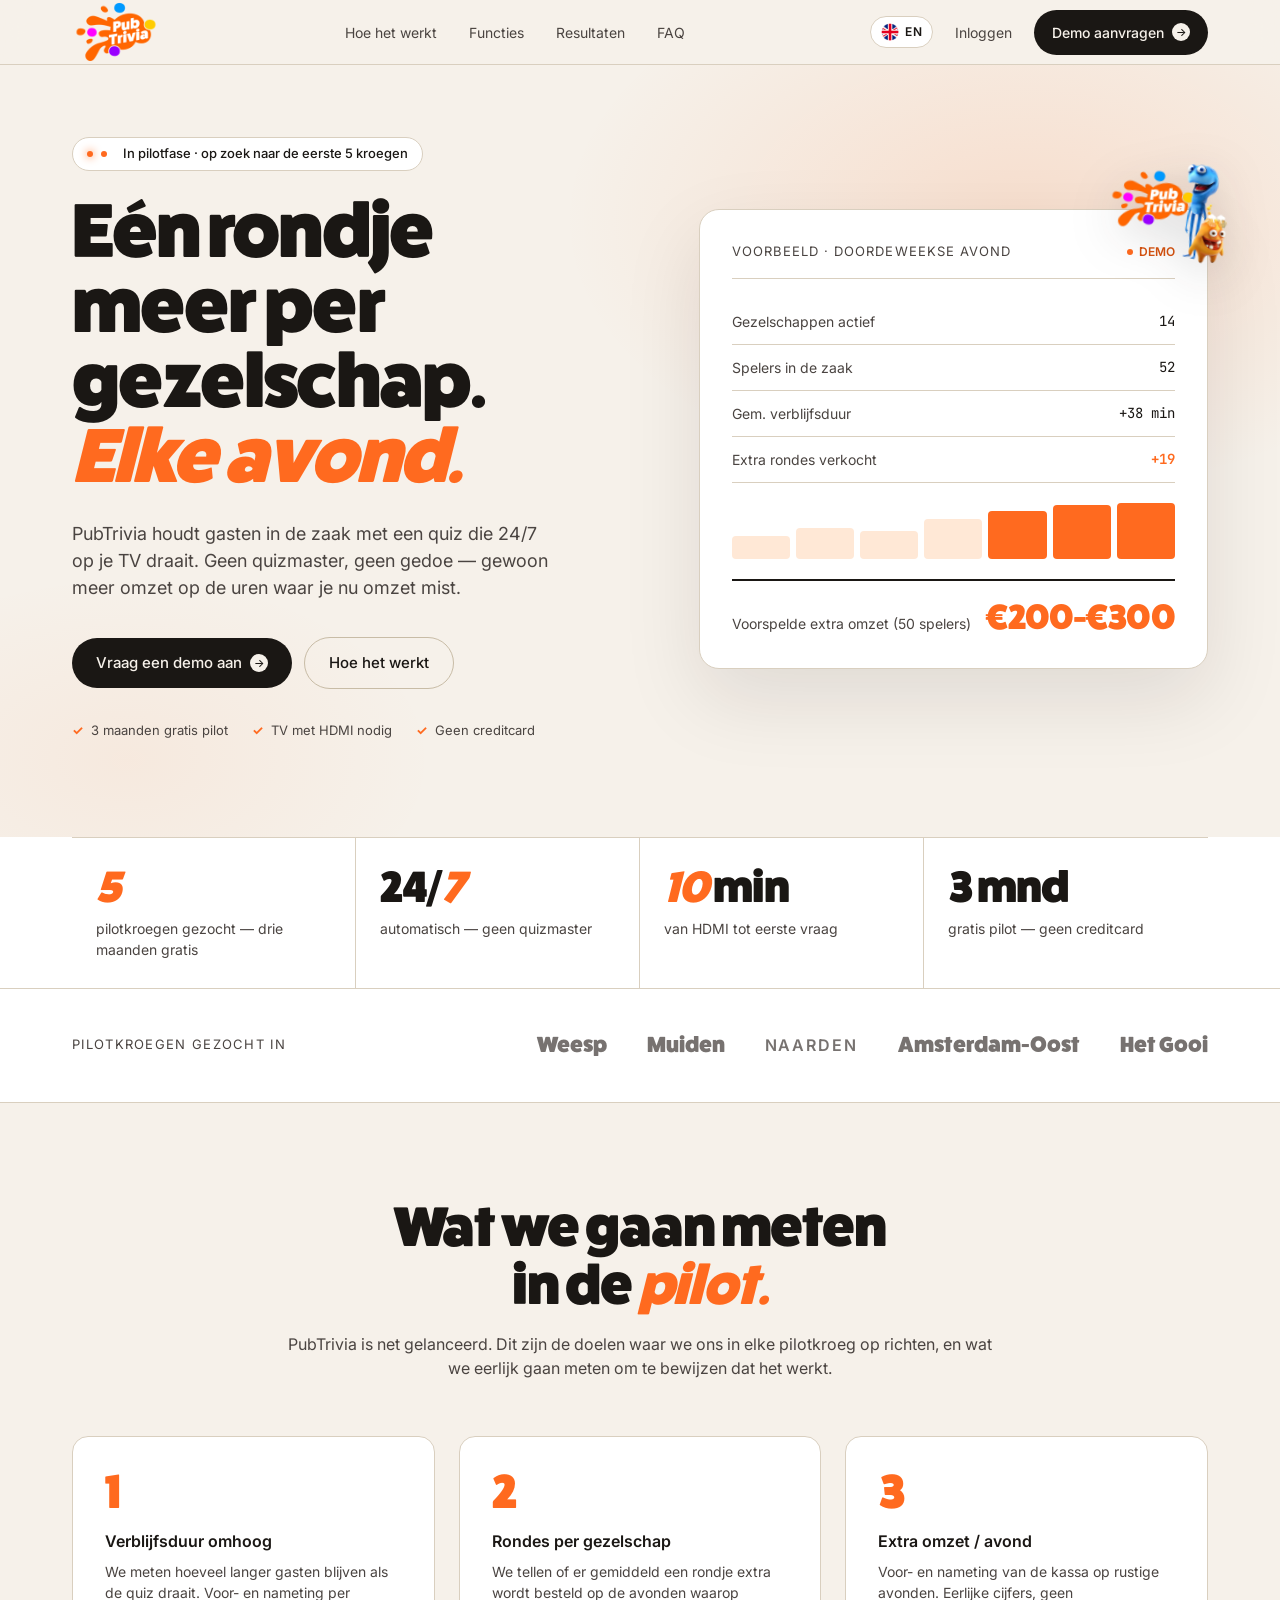
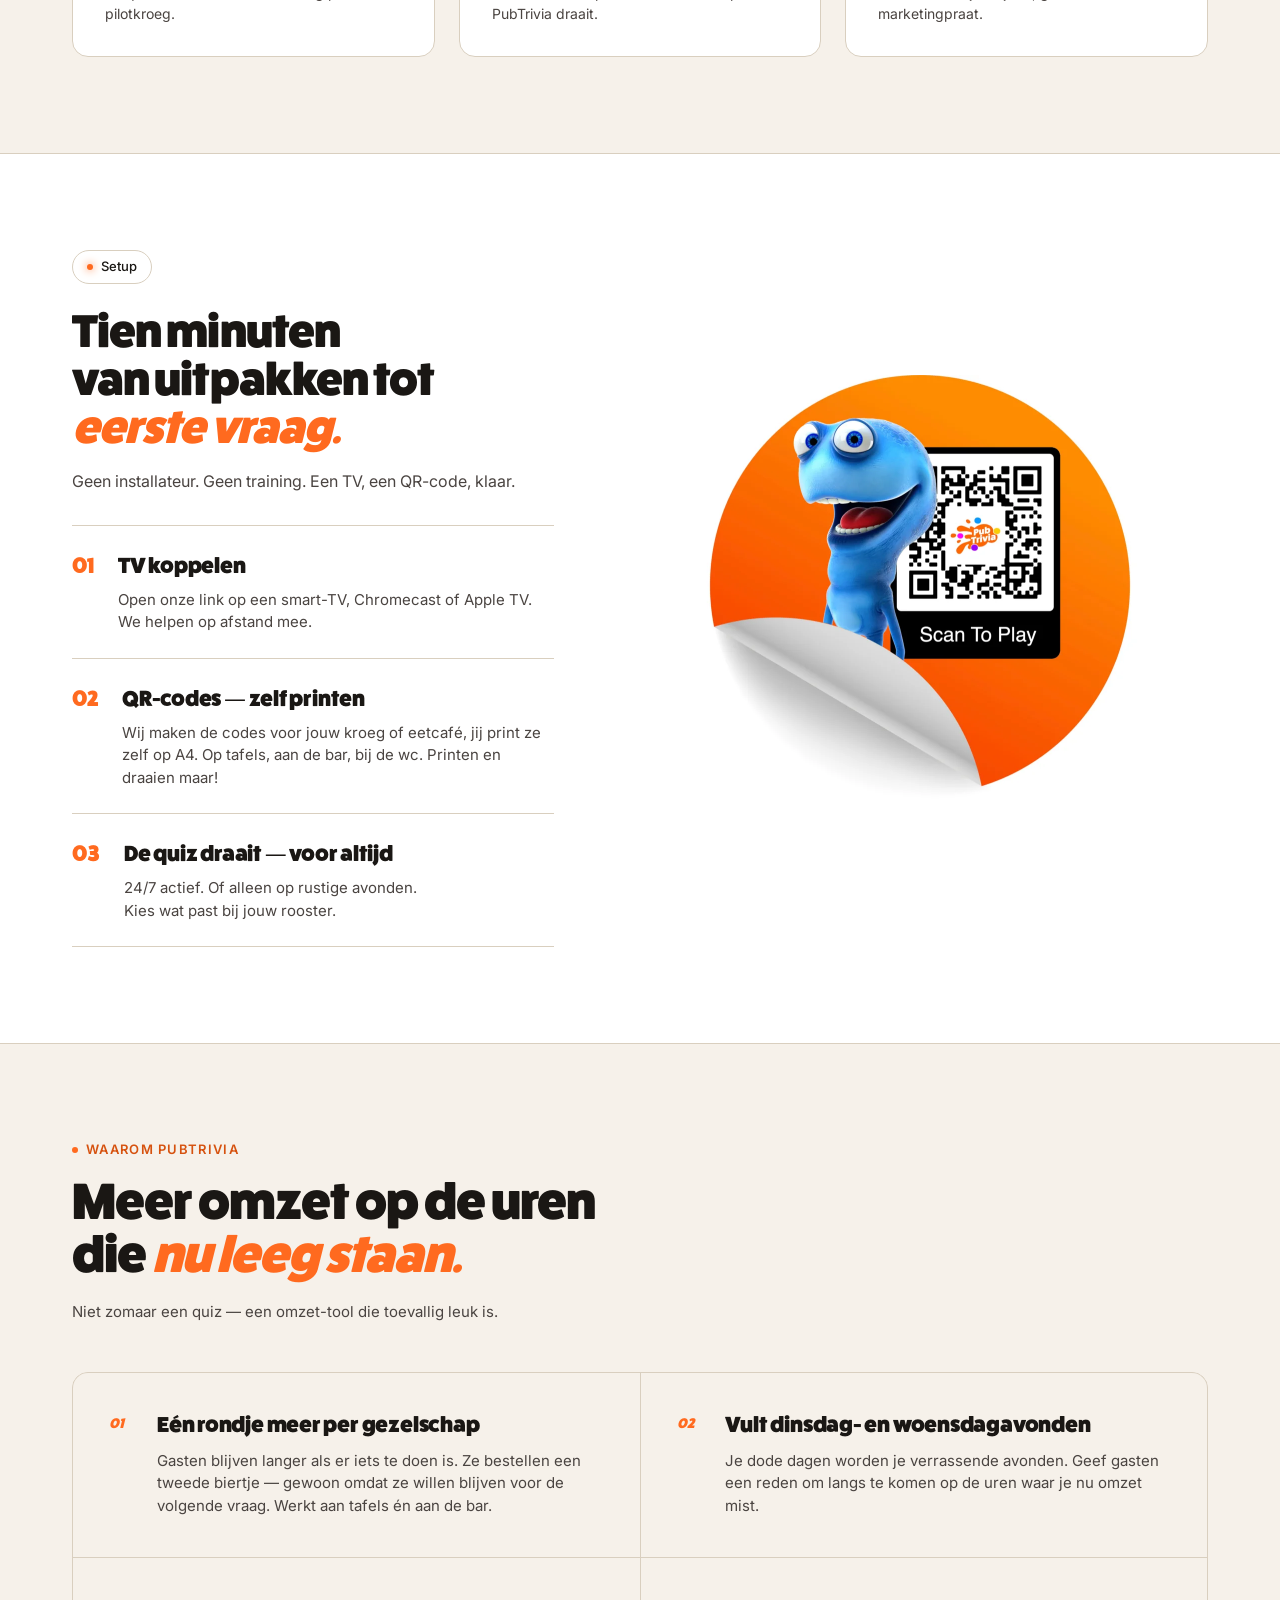
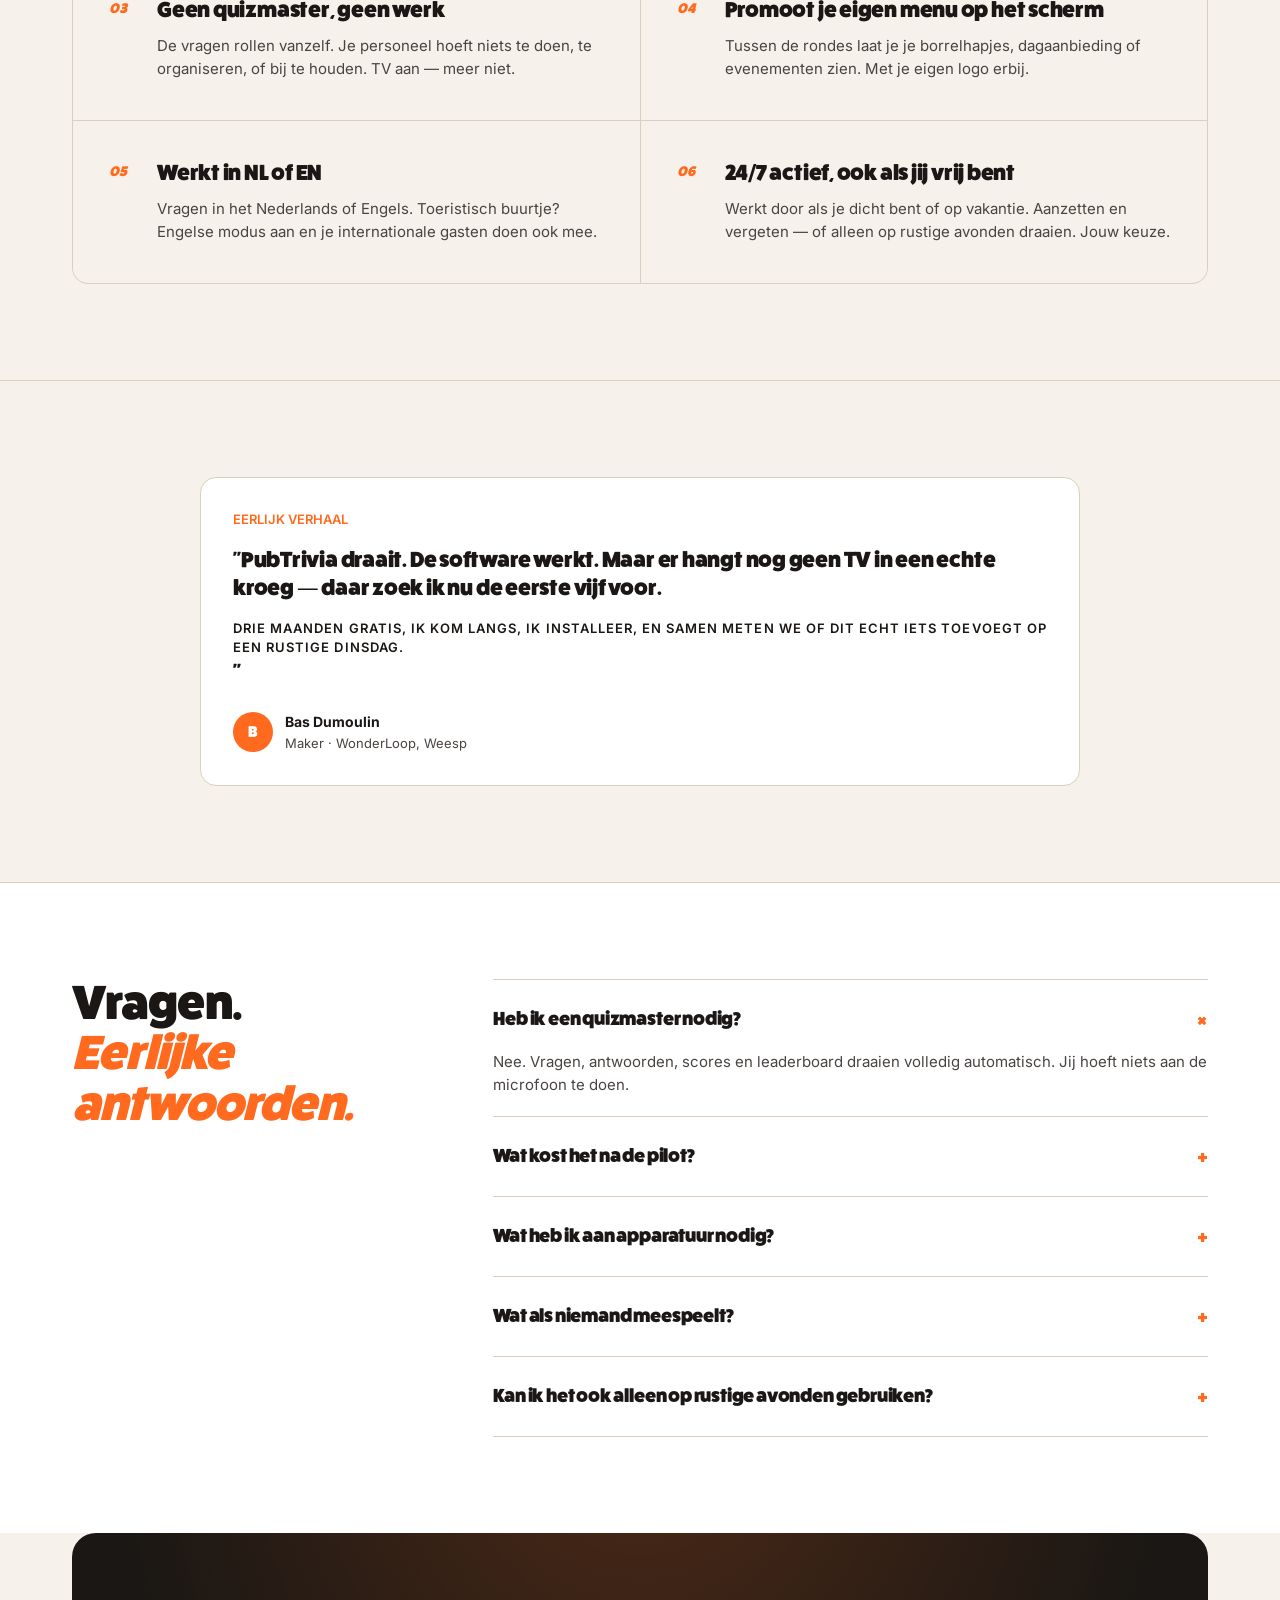
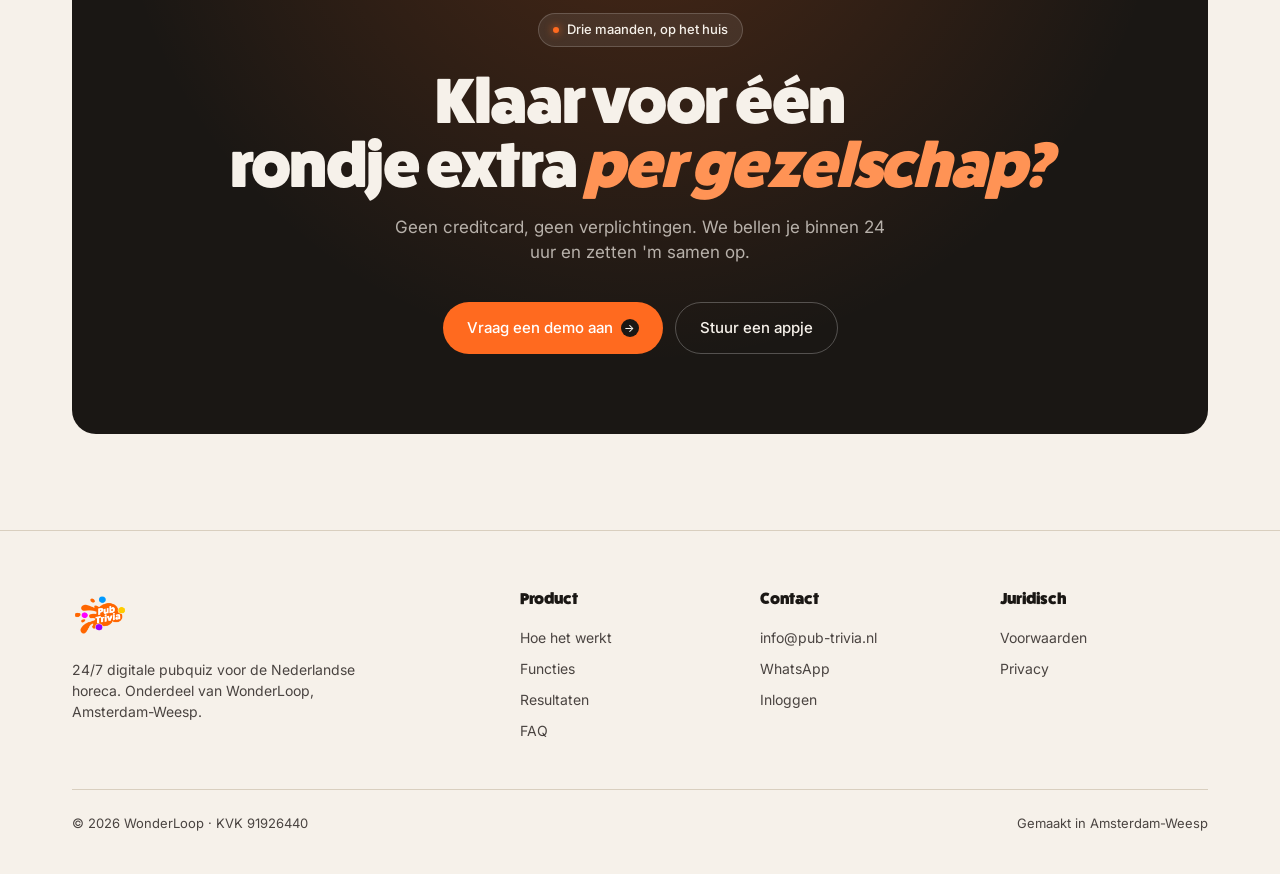
==== PubTrivia Website/index.html @ 80cdc6a4 "Replace placeholder with full pub-trivia.nl marketing site Drops the green "Binnenkort" splash and s" ====
<!DOCTYPE html>
<html lang="nl">
<head>
  <meta charset="UTF-8">
  <meta name="viewport" content="width=device-width, initial-scale=1">
  <title>PubTrivia — Eén rondje meer per gezelschap, elke avond</title>
  <meta name="description" content="24/7 digitale pubquiz die op je TV draait. Geen quizmaster, geen gedoe — gewoon meer omzet op rustige avonden. Drie maanden gratis pilot.">
  <link rel="icon" type="image/png" href="assets/favicon.png">
  <link rel="apple-touch-icon" href="/assets/apple-touch-icon.png">
  <link rel="canonical" href="https://pub-trivia.nl/">
  <link rel="alternate" hreflang="nl" href="https://pub-trivia.nl/">
  <link rel="alternate" hreflang="en" href="https://pub-trivia.nl/en">
  <link rel="alternate" hreflang="x-default" href="https://pub-trivia.nl/">

  <meta property="og:type" content="website">
  <meta property="og:site_name" content="PubTrivia">
  <meta property="og:locale" content="nl_NL">
  <meta property="og:locale:alternate" content="en_GB">
  <meta property="og:title" content="PubTrivia — Eén rondje meer per gezelschap, elke avond">
  <meta name="geo.region" content="NL">
  <meta name="geo.placename" content="Amsterdam-Weesp">
  <meta property="og:description" content="24/7 digitale pubquiz die op je TV draait. Drie maanden gratis pilot.">
  <meta property="og:url" content="https://pub-trivia.nl">
  <meta property="og:image" content="https://pub-trivia.nl/assets/og-image.png">
  <meta property="og:image:width" content="1200">
  <meta property="og:image:height" content="630">
  <meta name="twitter:card" content="summary_large_image">
  <meta name="theme-color" content="#ff6a1f">

  <link rel="preconnect" href="https://fonts.googleapis.com">
  <link rel="preconnect" href="https://fonts.gstatic.com" crossorigin>
  <link rel="preload" href="https://fonts.googleapis.com/css2?family=Inter:wght@400;500;600;700&family=JetBrains+Mono:wght@400;500&display=swap" as="style" onload="this.onload=null;this.rel='stylesheet'">
  <noscript><link href="https://fonts.googleapis.com/css2?family=Inter:wght@400;500;600;700&family=JetBrains+Mono:wght@400;500&display=swap" rel="stylesheet"></noscript>
  <link rel="stylesheet" href="styles/shared.css">

  <script type="application/ld+json">
  {
    "@context": "https://schema.org",
    "@graph": [
      {
        "@type": "Organization",
        "@id": "https://pub-trivia.nl/#wonderloop",
        "name": "WonderLoop",
        "legalName": "WonderLoop",
        "url": "https://wonderloop.nl",
        "email": "info@pub-trivia.nl",
        "telephone": "+31681025396",
        "taxID": "91926440",
        "logo": "https://pub-trivia.nl/assets/pubtrivia-logo.png",
        "sameAs": [
          "https://wonderloop.nl",
          "https://app.pub-trivia.nl"
        ],
        "founder": { "@id": "https://pub-trivia.nl/#bas" },
        "address": {
          "@type": "PostalAddress",
          "streetAddress": "Staalmeesterspad 14",
          "postalCode": "1383 CD",
          "addressLocality": "Amsterdam-Weesp",
          "addressCountry": "NL"
        },
        "contactPoint": {
          "@type": "ContactPoint",
          "contactType": "customer support",
          "email": "info@pub-trivia.nl",
          "telephone": "+31681025396",
          "areaServed": "NL",
          "availableLanguage": ["Dutch", "English"]
        }
      },
      {
        "@type": "Person",
        "@id": "https://pub-trivia.nl/#bas",
        "name": "Bas Dumoulin",
        "givenName": "Bas",
        "familyName": "Dumoulin",
        "jobTitle": "Founder, PubTrivia",
        "worksFor": { "@id": "https://pub-trivia.nl/#wonderloop" },
        "url": "https://wonderloop.nl",
        "nationality": "NL",
        "knowsAbout": [
          "Pub quiz software",
          "Hospitality technology",
          "Video direction",
          "SaaS for cafés and bars"
        ]
      },
      {
        "@type": "HowTo",
        "@id": "https://pub-trivia.nl/#how-to-install",
        "name": "Hoe je PubTrivia in je café installeert in 10 minuten",
        "description": "PubTrivia opzetten in een Nederlands café duurt ongeveer 10 minuten en vereist alleen een TV met internet — geen quizmaster, geen training, geen apparaat aankopen.",
        "inLanguage": "nl-NL",
        "totalTime": "PT10M",
        "tool": [
          { "@type": "HowToTool", "name": "TV met HDMI-ingang, smart-TV, Chromecast of Apple TV" },
          { "@type": "HowToTool", "name": "Werkende internetverbinding" },
          { "@type": "HowToTool", "name": "A4-printer voor QR-stickers" }
        ],
        "step": [
          {
            "@type": "HowToStep",
            "position": 1,
            "name": "TV koppelen",
            "text": "Open de PubTrivia-link op een smart-TV, Chromecast of Apple TV. Wij helpen op afstand mee bij de eerste keer opzetten."
          },
          {
            "@type": "HowToStep",
            "position": 2,
            "name": "QR-codes printen en plakken",
            "text": "PubTrivia maakt QR-stickers voor jouw kroeg. Print ze zelf op A4 en plak ze op tafels, aan de bar en bij de wc."
          },
          {
            "@type": "HowToStep",
            "position": 3,
            "name": "De quiz draait automatisch",
            "text": "Vragen, scores en het leaderboard rollen volledig automatisch. 24/7 actief of alleen op rustige avonden — jij kiest het rooster."
          }
        ]
      },
      {
        "@type": "WebSite",
        "@id": "https://pub-trivia.nl/#website",
        "url": "https://pub-trivia.nl",
        "name": "PubTrivia",
        "description": "24/7 digitale pubquiz die op je TV draait. Geen quizmaster, geen gedoe.",
        "publisher": { "@id": "https://pub-trivia.nl/#wonderloop" },
        "inLanguage": "nl-NL"
      },
      {
        "@type": "Service",
        "@id": "https://pub-trivia.nl/#service",
        "name": "PubTrivia",
        "alternateName": "PubTrivia voor café",
        "description": "24/7 digitale pubquiz die op je TV draait. Geen quizmaster, geen gedoe — gewoon meer omzet op rustige avonden.",
        "url": "https://pub-trivia.nl",
        "image": "https://pub-trivia.nl/assets/pubtrivia-logo.png",
        "provider": { "@id": "https://pub-trivia.nl/#wonderloop" },
        "serviceType": "Digital pub quiz platform for hospitality venues",
        "areaServed": {
          "@type": "Country",
          "name": "Netherlands"
        },
        "audience": {
          "@type": "BusinessAudience",
          "name": "Café's, kroegen en eetcafés in Nederland"
        },
        "offers": {
          "@type": "Offer",
          "name": "Drie maanden gratis pilot",
          "description": "Drie maanden gratis pilot voor pilotkroegen. Geen creditcard, geen verplichtingen.",
          "price": "0",
          "priceCurrency": "EUR",
          "availability": "https://schema.org/InStock",
          "url": "https://pub-trivia.nl/#demo"
        }
      },
      {
        "@type": "FAQPage",
        "@id": "https://pub-trivia.nl/#faq",
        "inLanguage": "nl-NL",
        "mainEntity": [
          {
            "@type": "Question",
            "name": "Heb ik een quizmaster nodig?",
            "acceptedAnswer": {
              "@type": "Answer",
              "text": "Nee. Vragen, antwoorden, scores en leaderboard draaien volledig automatisch. Jij hoeft niets aan de microfoon te doen."
            }
          },
          {
            "@type": "Question",
            "name": "Wat kost het na de pilot?",
            "acceptedAnswer": {
              "@type": "Answer",
              "text": "Na drie maanden gratis kies je zelf of je doorgaat. Vaste maandprijs, vergelijkbaar met een streamingdienst — geen extra fee op je omzet."
            }
          },
          {
            "@type": "Question",
            "name": "Wat heb ik aan apparatuur nodig?",
            "acceptedAnswer": {
              "@type": "Answer",
              "text": "Een TV met HDMI-ingang en internet. Wij helpen je het opzetten."
            }
          },
          {
            "@type": "Question",
            "name": "Wat als niemand meespeelt?",
            "acceptedAnswer": {
              "@type": "Answer",
              "text": "De TV laat ook zonder spelers vragen, weetjes en jouw aanbiedingen zien. Vaak begint één tafel — daarna volgt de rest."
            }
          },
          {
            "@type": "Question",
            "name": "Kan ik het ook alleen op rustige avonden gebruiken?",
            "acceptedAnswer": {
              "@type": "Answer",
              "text": "Ja. Je kiest zelf het rooster. Of laat het 24/7 lopen — beide werkt."
            }
          }
        ]
      }
    ]
  }
  </script>

  <style>
    html, body { margin: 0; padding: 0; background: #f0eee9; }
    .pt-root { width: 100%; }

    /* ========================================================
       DIRECTION D — Layout B + Palette A
       Editorial cream + ink + orange, on top of B's structure.
       ======================================================== */
    .pt-d {
      --ink: #1a1714;
      --ink-soft: #4a4441;
      --paper: #f6f1ea;
      --paper-2: #fff;
      --paper-warm: #ede5d6;
      --line: #d9cfbf;
      --line-2: #c8bca6;
      --accent: #ff6a1f;
      --accent-deep: #d6520f;
      --accent-soft: #ffe8d6;
      --green: #1a8f4a;
      font-family: 'Inter', -apple-system, BlinkMacSystemFont, system-ui, sans-serif;
      color: var(--ink);
      background: var(--paper);
      line-height: 1.5;
      -webkit-font-smoothing: antialiased;
      font-size: 16px;
    }
    .pt-d .wrap { max-width: 1200px; margin: 0 auto; padding: 0 32px; }
    .pt-d .mono { font-family: 'JetBrains Mono', 'SF Mono', ui-monospace, monospace; }
    .pt-d .serif { font-family: 'Fat Frank', system-ui, sans-serif; }

    /* NAV — sticky */
    .pt-d .nav {
      position: sticky; top: 0; z-index: 50;
      backdrop-filter: blur(14px); background: rgba(246,241,234,0.78);
      border-bottom: 1px solid var(--line);
    }
    .pt-d .nav-inner {
      display: flex; align-items: center; justify-content: space-between;
      padding: 4px 32px; max-width: 1200px; margin: 0 auto;
    }
    .pt-d .logo { display: flex; align-items: center; gap: 10px; font-family: 'Fat Frank', sans-serif; font-size: 20px; text-decoration: none; color: inherit; }
    .pt-d .logo-img { height: 88px; width: auto; display: block; margin: -16px 0; }
    .pt-d .logo-mark {
      width: 30px; height: 30px; border-radius: 50%; background: var(--accent);
      display: flex; align-items: center; justify-content: center; color: white;
      font-size: 14px; font-family: 'Fat Frank', sans-serif;
    }
    .pt-d .nav-links { display: flex; gap: 32px; font-size: 14px; color: var(--ink-soft); }
    .pt-d .nav-links a:hover { color: var(--ink); }
    .pt-d .nav-cta-row { display: flex; gap: 10px; align-items: center; }
    .pt-d .nav-login { font-size: 14px; color: var(--ink-soft); padding: 8px 12px; }
    .pt-d .nav-login:hover { color: var(--ink); }
    .pt-d .lang-switch { display: inline-flex; align-items: center; gap: 6px; padding: 6px 10px; border: 1px solid var(--line); border-radius: 999px; background: white; transition: border-color 0.15s; }
    .pt-d .lang-switch:hover { border-color: var(--ink-soft); }
    .pt-d .lang-switch img { width: 18px; height: 18px; border-radius: 50%; object-fit: cover; display: block; }
    .pt-d .lang-switch span { font-size: 12px; font-weight: 600; color: var(--ink); letter-spacing: 0.04em; }

    /* BUTTONS */
    .pt-d .btn {
      display: inline-flex; align-items: center; gap: 8px;
      padding: 12px 18px; border-radius: 100px; border: none;
      font-size: 14px; font-weight: 500;
      transition: all 180ms cubic-bezier(.4,0,.2,1);
    }
    .pt-d .btn-primary { background: var(--ink); color: var(--paper); }
    .pt-d .btn-primary:hover { background: var(--accent); transform: translateY(-1px); }
    .pt-d .btn-ghost { background: transparent; color: var(--ink); border: 1px solid var(--line-2); }
    .pt-d .btn-ghost:hover { background: white; border-color: var(--ink); }
    .pt-d .btn-lg { padding: 14px 24px; font-size: 15px; }
    .pt-d .btn-arrow {
      width: 18px; height: 18px; border-radius: 50%;
      background: var(--accent); color: white; display: inline-flex;
      align-items: center; justify-content: center; font-size: 11px;
    }
    .pt-d .btn-primary .btn-arrow { background: var(--paper); color: var(--ink); }

    /* HERO */
    .pt-d .hero {
      position: relative; overflow: hidden;
      padding: 72px 0 96px;
      background:
        radial-gradient(ellipse 60% 60% at 80% 20%, rgba(255,106,31,0.14) 0%, transparent 60%),
        radial-gradient(ellipse 40% 40% at 10% 90%, rgba(255,106,31,0.06) 0%, transparent 60%);
    }
    .pt-d .hero-grid {
      display: grid; grid-template-columns: 1.05fr 0.95fr; gap: 64px; align-items: center;
    }
    .pt-d .pill {
      display: inline-flex; align-items: center; gap: 8px;
      background: white; border: 1px solid var(--line);
      color: var(--ink); padding: 6px 14px; border-radius: 100px;
      font-size: 13px; font-weight: 500; margin-bottom: 24px;
    }
    .pt-d .pill::before {
      content: ''; width: 6px; height: 6px; border-radius: 50%;
      background: var(--accent); box-shadow: 0 0 8px var(--accent);
      animation: ptDPulse 2s ease infinite;
    }
    @keyframes ptDPulse {
      0%, 100% { opacity: 1; } 50% { opacity: 0.4; }
    }
    .pt-d .hero h1 {
      font-family: 'Fat Frank', system-ui, sans-serif;
      font-weight: 400;
      font-size: clamp(48px, 6vw, 80px);
      line-height: 0.98; letter-spacing: -0.025em;
      margin-bottom: 24px;
    }
    .pt-d .hero h1 em { color: var(--accent); }
    .pt-d .hero p.lead {
      font-size: 18px; color: var(--ink-soft);
      max-width: 480px; margin-bottom: 36px;
    }
    .pt-d .hero-cta { display: flex; gap: 12px; align-items: center; flex-wrap: wrap; }
    .pt-d .hero-meta {
      margin-top: 32px; display: flex; gap: 20px 24px;
      font-size: 13px; color: var(--ink-soft);
      flex-wrap: wrap;
    }
    .pt-d .hero-meta-item { display: flex; align-items: center; gap: 8px; }
    .pt-d .hero-meta-item::before {
      content: '✓'; color: var(--accent); font-weight: bold;
    }

    /* HERO CARD — ROI mockup */
    .pt-d .roi-card {
      background: white;
      border: 1px solid var(--line);
      border-radius: 20px; padding: 32px;
      box-shadow: 0 30px 80px rgba(26,23,20,0.10);
      position: relative;
    }
    .pt-d .roi-card-head {
      display: flex; justify-content: space-between; align-items: center;
      padding-bottom: 16px; border-bottom: 1px solid var(--line);
      margin-bottom: 20px;
    }
    .pt-d .roi-card-title { font-size: 13px; color: var(--ink-soft); text-transform: uppercase; letter-spacing: 0.08em; }
    .pt-d .roi-card-live { display: flex; align-items: center; gap: 6px; font-size: 12px; color: var(--accent-deep); font-weight: 600; }
    .pt-d .roi-card-live::before {
      content: ''; width: 6px; height: 6px; border-radius: 50%;
      background: var(--accent); animation: ptDPulse 2s infinite;
    }
    .pt-d .roi-row { display: flex; justify-content: space-between; padding: 12px 0; border-bottom: 1px solid var(--line); font-size: 14px; }
    .pt-d .roi-row:last-of-type { border-bottom: none; }
    .pt-d .roi-row span:first-child { color: var(--ink-soft); }
    .pt-d .roi-row span:last-child { font-family: 'JetBrains Mono', monospace; }
    .pt-d .roi-total {
      margin-top: 20px; padding-top: 20px; border-top: 2px solid var(--ink);
      display: flex; justify-content: space-between; align-items: baseline;
    }
    .pt-d .roi-total-label { font-size: 14px; color: var(--ink-soft); }
    .pt-d .roi-total-value {
      font-family: 'Fat Frank', system-ui, sans-serif;
      font-weight: 400;
      font-size: 48px; color: var(--accent); line-height: 1;
      letter-spacing: -0.02em;
    }
    .pt-d .roi-mascot {
      position: absolute; right: -32px; top: -52px; width: 130px;
      transform: rotate(8deg);
      filter: drop-shadow(0 12px 24px rgba(26,23,20,0.18));
    }
    .pt-d .roi-bars { margin-top: 20px; display: flex; align-items: flex-end; gap: 6px; height: 56px; }
    .pt-d .roi-bar { flex: 1; background: var(--accent-soft); border-radius: 4px; }
    .pt-d .roi-bar.full { background: var(--accent); }

    /* QUICK FACTS */
    .pt-d .facts {
      display: grid; grid-template-columns: repeat(4, 1fr); gap: 0;
      border-top: 1px solid var(--line);
      background: white;
    }
    .pt-d .fact { padding: 28px 24px; border-right: 1px solid var(--line); }
    .pt-d .fact:last-child { border-right: none; }
    .pt-d .fact-num {
      font-family: 'Fat Frank', system-ui, sans-serif;
      font-weight: 400;
      font-size: 44px; line-height: 1; margin-bottom: 8px;
      letter-spacing: -0.02em;
    }
    .pt-d .fact-num em { font-style: italic; color: var(--accent); }
    .pt-d .fact-label { font-size: 14px; color: var(--ink-soft); }

    /* TRUST */
    .pt-d .trust { padding: 40px 0; border-top: 1px solid var(--line); border-bottom: 1px solid var(--line); background: white; }
    .pt-d .trust-inner {
      display: flex; align-items: center; gap: 48px;
      justify-content: space-between; flex-wrap: wrap;
    }
    .pt-d .trust-label { font-size: 13px; color: var(--ink-soft); text-transform: uppercase; letter-spacing: 0.1em; flex-shrink: 0; }
    .pt-d .trust-logos { display: flex; gap: 40px; align-items: center; flex-wrap: wrap; }
    .pt-d .trust-logo { font-family: 'Fat Frank', serif; font-size: 22px; color: var(--ink-soft); opacity: 0.75; transition: opacity 200ms; }
    .pt-d .trust-logo:hover { opacity: 1; color: var(--ink); }
    .pt-d .trust-logo.serif { font-family: 'Fat Frank', system-ui, sans-serif; font-weight: 500; }
    .pt-d .trust-logo.upper { text-transform: uppercase; letter-spacing: 0.12em; font-size: 16px; font-family: 'Inter', sans-serif; font-weight: 600; }

    /* STATS */
    .pt-d .stats {
      padding: 96px 0;
      border-bottom: 1px solid var(--line);
    }
    .pt-d .stats-head { text-align: center; margin-bottom: 56px; }
    .pt-d .stats-head h2 {
      font-family: 'Fat Frank', system-ui, sans-serif;
      font-weight: 400;
      font-size: clamp(36px, 4.4vw, 56px);
      line-height: 1.05; letter-spacing: -0.02em;
    }
    .pt-d .stats-head h2 em { color: var(--accent); }
    .pt-d .stats-head p { color: var(--ink-soft); margin-top: 16px; max-width: 720px; margin-left: auto; margin-right: auto; }
    .pt-d .stats-grid { display: grid; grid-template-columns: repeat(3, 1fr); gap: 24px; }
    .pt-d .stat-card {
      background: white; border: 1px solid var(--line);
      border-radius: 16px; padding: 32px;
      transition: all 200ms;
    }
    .pt-d .stat-card:hover { border-color: var(--ink); transform: translateY(-2px); }
    .pt-d .stat-num {
      font-family: 'Fat Frank', system-ui, sans-serif;
      font-weight: 400;
      font-size: 64px; line-height: 1;
      color: var(--accent); margin-bottom: 12px;
      letter-spacing: -0.02em;
    }
    .pt-d .stat-num .unit { font-size: 32px; opacity: 0.7; font-style: normal; }
    .pt-d .stat-label { font-weight: 600; margin-bottom: 8px; }
    .pt-d .stat-sub { font-size: 14px; color: var(--ink-soft); }

    /* HOW */
    .pt-d .how { padding: 96px 0; background: white; }
    .pt-d .how-grid { display: grid; grid-template-columns: 0.9fr 1.1fr; gap: 64px; align-items: center; }
    .pt-d .how-grid h2 {
      font-family: 'Fat Frank', system-ui, sans-serif; font-weight: 400;
      font-size: clamp(32px, 3.6vw, 48px); line-height: 1.05;
      letter-spacing: -0.02em; margin-bottom: 16px;
    }
    .pt-d .how-grid h2 em { color: var(--accent); }
    .pt-d .step-list { list-style: none; counter-reset: step; }
    .pt-d .step-item {
      counter-increment: step;
      padding: 24px 0; border-top: 1px solid var(--line);
      display: grid; grid-template-columns: auto 1fr; gap: 24px; align-items: start;
    }
    .pt-d .step-item:last-child { border-bottom: 1px solid var(--line); }
    .pt-d .step-item::before {
      content: '0' counter(step);
      font-family: 'Fat Frank', system-ui, sans-serif;
      font-size: 22px; color: var(--accent); padding-top: 0;
    }
    .pt-d .step-item h3 {
      font-family: 'Fat Frank', system-ui, sans-serif; font-weight: 500;
      font-size: 22px; margin-bottom: 6px; letter-spacing: -0.01em;
    }
    .pt-d .step-item p { color: var(--ink-soft); font-size: 15px; }
    .pt-d .how-visual {
      aspect-ratio: 4/3.2;
      display: flex; align-items: center; justify-content: center;
      position: relative;
    }
    .pt-d .how-sticker {
      width: 92%; max-width: 460px; height: auto; display: block;
    }

    /* FEATURES */
    .pt-d .features { padding: 96px 0; border-top: 1px solid var(--line); }
    .pt-d .features-head { margin-bottom: 48px; }
    .pt-d .features-eyebrow {
      font-size: 13px; color: var(--accent-deep); font-weight: 600;
      letter-spacing: 0.1em; text-transform: uppercase;
      display: flex; align-items: center; gap: 8px; margin-bottom: 16px;
    }
    .pt-d .features-eyebrow::before {
      content: ''; display: inline-block; width: 6px; height: 6px;
      border-radius: 50%; background: var(--accent);
    }
    .pt-d .features-head h2 {
      font-family: 'Fat Frank', system-ui, sans-serif; font-weight: 400;
      font-size: clamp(36px, 4vw, 56px);
      line-height: 1.05; letter-spacing: -0.02em; max-width: 720px;
    }
    .pt-d .features-head h2 em { color: var(--accent); font-style: italic; }
    .pt-d .features-sub {
      margin-top: 18px; font-size: 15px; color: var(--ink-soft); max-width: 600px;
    }
    .pt-d .benefits-grid {
      display: grid; grid-template-columns: repeat(2, 1fr); gap: 1px;
      background: var(--line); border: 1px solid var(--line); border-radius: 16px; overflow: hidden;
    }
    .pt-d .benefit {
      background: var(--paper); padding: 36px 36px 40px;
      display: flex; gap: 20px; transition: background 150ms;
    }
    .pt-d .benefit:hover { background: white; }
    .pt-d .benefit-num {
      font-family: 'Fat Frank', system-ui, sans-serif;
      font-size: 14px; font-style: italic; color: var(--accent);
      flex-shrink: 0; padding-top: 4px; min-width: 28px;
    }
    .pt-d .benefit h3 {
      font-family: 'Fat Frank', system-ui, sans-serif;
      font-weight: 500; font-size: 22px; margin-bottom: 8px;
      letter-spacing: -0.01em;
    }
    .pt-d .benefit p { color: var(--ink-soft); font-size: 15px; line-height: 1.5; }
    .pt-d .feat {
      background: white; border: 1px solid var(--line);
      border-radius: 14px; padding: 28px;
      transition: all 200ms;
    }
    .pt-d .feat:hover { border-color: var(--ink); transform: translateY(-2px); }
    .pt-d .feat-tag {
      display: inline-block; font-family: 'JetBrains Mono', monospace; font-size: 11px;
      color: var(--accent-deep); background: var(--accent-soft); padding: 4px 8px; border-radius: 4px;
      margin-bottom: 16px;
    }
    .pt-d .feat h3 {
      font-family: 'Fat Frank', system-ui, sans-serif; font-weight: 500;
      font-size: 20px; margin-bottom: 8px; letter-spacing: -0.01em;
    }
    .pt-d .feat p { color: var(--ink-soft); font-size: 14px; }

    /* QUOTES */
    .pt-d .quote-row {
      padding: 96px 0;
      border-top: 1px solid var(--line);
    }
    .pt-d .quote-row .wrap > div { display: grid; grid-template-columns: repeat(2, 1fr); gap: 24px; }
    .pt-d .quote-card {
      padding: 32px; border: 1px solid var(--line); border-radius: 16px;
      background: white;
    }
    .pt-d .quote-stars { color: var(--accent); margin-bottom: 16px; font-size: 14px; letter-spacing: 4px; }
    .pt-d .quote-card blockquote {
      font-family: 'Fat Frank', system-ui, sans-serif; font-weight: 400;
      font-size: 22px; line-height: 1.3; letter-spacing: -0.01em;
      margin-bottom: 24px;
    }
    .pt-d .quote-author { display: flex; align-items: center; gap: 12px; font-size: 14px; }
    .pt-d .quote-avatar {
      width: 40px; height: 40px; border-radius: 50%;
      background: var(--accent);
      display: flex; align-items: center; justify-content: center;
      color: white; font-family: 'Fat Frank', sans-serif; font-size: 16px;
    }
    .pt-d .quote-author-name strong { display: block; }
    .pt-d .quote-author-name span { color: var(--ink-soft); font-size: 13px; }

    /* FAQ */
    .pt-d .faq { padding: 96px 0; border-top: 1px solid var(--line); background: white; }
    .pt-d .faq-grid { display: grid; grid-template-columns: 1fr 2fr; gap: 64px; }
    .pt-d .faq-grid h2 {
      font-family: 'Fat Frank', system-ui, sans-serif; font-weight: 400;
      font-size: clamp(36px, 4vw, 48px); letter-spacing: -0.02em; line-height: 1.05;
    }
    .pt-d .faq-grid h2 em { color: var(--accent); }
    .pt-d .faq-list { display: flex; flex-direction: column; }
    .pt-d .faq-item { border-top: 1px solid var(--line); padding: 20px 0; }
    .pt-d .faq-item:last-child { border-bottom: 1px solid var(--line); }
    .pt-d .faq-item summary {
      list-style: none; cursor: pointer;
      display: flex; justify-content: space-between; align-items: center;
      font-family: 'Fat Frank', system-ui, sans-serif; font-weight: 500;
      font-size: 19px; letter-spacing: -0.01em;
    }
    .pt-d .faq-item summary::-webkit-details-marker { display: none; }
    .pt-d .faq-item summary::after {
      content: '+'; font-family: 'Fat Frank', system-ui, sans-serif;
      color: var(--accent); font-size: 26px;
      transition: transform 200ms;
    }
    .pt-d .faq-item[open] summary::after { transform: rotate(45deg); }
    .pt-d .faq-item p { color: var(--ink-soft); font-size: 15px; margin-top: 12px; }

    /* CTA */
    .pt-d .cta {
      margin: 0 32px 96px; max-width: 1136px;
      margin-left: auto; margin-right: auto;
      background: var(--ink); color: var(--paper);
      border-radius: 24px; padding: 80px 48px;
      text-align: center; position: relative; overflow: hidden;
    }
    .pt-d .cta::before {
      content: ''; position: absolute; inset: -20%;
      background: radial-gradient(circle at 50% 0%, rgba(255,106,31,0.22) 0%, transparent 50%);
      pointer-events: none;
    }
    .pt-d .cta-inner { position: relative; }
    .pt-d .cta .pill {
      background: rgba(255,255,255,0.08); border-color: rgba(255,255,255,0.18); color: var(--paper);
    }
    .pt-d .cta h2 {
      font-family: 'Fat Frank', system-ui, sans-serif; font-weight: 400;
      font-size: clamp(40px, 5vw, 64px);
      line-height: 1; letter-spacing: -0.02em;
      margin-bottom: 16px;
    }
    .pt-d .cta h2 em { color: #ff9355; }
    .pt-d .cta p { color: rgba(246,241,234,0.7); font-size: 17px; margin-bottom: 36px; max-width: 520px; margin-left: auto; margin-right: auto; }
    .pt-d .cta .btn-row { display: flex; gap: 12px; justify-content: center; flex-wrap: wrap; }
    .pt-d .cta .btn-primary { background: var(--accent); color: white; }
    .pt-d .cta .btn-primary:hover { background: white; color: var(--ink); }
    .pt-d .cta .btn-primary .btn-arrow { background: var(--ink); color: var(--paper); }
    .pt-d .cta .btn-ghost { background: transparent; color: var(--paper); border-color: rgba(255,255,255,0.25); }
    .pt-d .cta .btn-ghost:hover { background: rgba(255,255,255,0.08); border-color: var(--paper); }

    /* FOOTER */
    .pt-d footer { border-top: 1px solid var(--line); padding: 56px 0 40px; }
    .pt-d .footer-grid { display: grid; grid-template-columns: 2fr 1fr 1fr 1fr; gap: 32px; }
    .pt-d footer h4 { font-family: 'Fat Frank', system-ui, sans-serif; font-size: 16px; margin-bottom: 16px; color: var(--ink); font-weight: 500; }
    .pt-d footer ul { list-style: none; display: flex; flex-direction: column; gap: 10px; font-size: 14px; }
    .pt-d footer ul a { color: var(--ink-soft); }
    .pt-d footer ul a:hover { color: var(--accent); }
    .pt-d .footer-tag { color: var(--ink-soft); font-size: 14px; margin-top: 12px; max-width: 320px; }
    .pt-d .footer-legal {
      margin-top: 48px; padding-top: 24px; border-top: 1px solid var(--line);
      display: flex; justify-content: space-between; font-size: 13px; color: var(--ink-soft);
    }

    /* --- RESPONSIVE: tablet (≤900px) --- */
    @media (max-width: 900px) {
      .pt-d .wrap { padding: 0 24px; }
      .pt-d .nav-inner { padding: 4px 24px; gap: 12px; }
      .pt-d .nav-links { display: none; }
      .pt-d .hero { padding: 48px 0 64px; }
      .pt-d .hero-grid { grid-template-columns: 1fr; gap: 56px; }
      .pt-d .roi-card { padding: 28px; }
      .pt-d .roi-mascot { width: 100px; right: -10px; top: -50px; }
      .pt-d .facts { grid-template-columns: repeat(2, 1fr); }
      .pt-d .fact:nth-child(2n) { border-right: none; }
      .pt-d .fact:nth-child(-n+2) { border-bottom: 1px solid var(--line); }
      .pt-d .stats { padding: 64px 0; }
      .pt-d .stats-grid { grid-template-columns: 1fr; gap: 16px; }
      .pt-d .how { padding: 64px 0; }
      .pt-d .how-grid { grid-template-columns: 1fr; gap: 32px; }
      .pt-d .features { padding: 64px 0; }
      .pt-d .benefits-grid { grid-template-columns: 1fr; }
      .pt-d .quote-row { padding: 64px 0; }
      .pt-d .faq { padding: 64px 0; }
      .pt-d .faq-grid { grid-template-columns: 1fr; gap: 32px; }
      .pt-d .cta { padding: 56px 28px; margin: 0 16px 64px; border-radius: 18px; }
      .pt-d footer { padding: 40px 0 32px; }
      .pt-d .footer-grid { grid-template-columns: repeat(2, 1fr); gap: 32px; }
      .pt-d .footer-legal { flex-direction: column; gap: 12px; align-items: flex-start; }
      .pt-d .trust-inner { gap: 24px; }
      .pt-d .trust-logos { gap: 28px; }
      .pt-d .features-head h2, .pt-d .stats-head h2 { max-width: none; }
    }

    /* --- RESPONSIVE: phone (≤600px) --- */
    @media (max-width: 600px) {
      .pt-d .wrap { padding: 0 18px; }
      .pt-d .nav-inner { padding: 4px 18px; }
      .pt-d .nav-login { display: none; }
      .pt-d .logo-img { height: 56px; margin: -8px 0; }
      .pt-d .nav-cta-row { gap: 8px; }
      .pt-d .btn { font-size: 13px; padding: 11px 14px; }
      .pt-d .btn-lg { padding: 13px 18px; font-size: 14px; }
      .pt-d .hero { padding: 32px 0 56px; }
      .pt-d .roi-card { padding: 22px; }
      .pt-d .roi-mascot { width: 78px; right: -6px; top: -38px; }
      .pt-d .roi-total { flex-direction: column; align-items: flex-start; gap: 4px; }
      .pt-d .roi-total-value { font-size: 32px !important; }
      .pt-d .facts { grid-template-columns: 1fr; }
      .pt-d .fact { border-right: none; border-bottom: 1px solid var(--line); padding: 22px 16px; }
      .pt-d .fact:last-child { border-bottom: none; }
      .pt-d .fact-num { font-size: 36px; }
      .pt-d .stat-card { padding: 26px; }
      .pt-d .step-item { gap: 16px; padding: 22px 0; }
      .pt-d .step-item::before { font-size: 18px; }
      .pt-d .benefit { padding: 26px 24px 28px; gap: 16px; }
      .pt-d .quote-card { padding: 24px; }
      .pt-d .quote-card blockquote { font-size: 19px; }
      .pt-d .faq-item summary { font-size: 17px; }
      .pt-d .cta { padding: 48px 22px; margin: 0 12px 56px; border-radius: 16px; }
      .pt-d .footer-grid { grid-template-columns: 1fr; gap: 24px; }
      .pt-d .hero-meta { gap: 8px 16px; }
      .pt-d .trust { padding: 28px 0; }
      .pt-d .trust-inner { gap: 16px; }
      .pt-d .trust-logo { font-size: 18px; }
      .pt-d .trust-logo.upper { font-size: 14px; }
    }

    /* --- PREFERS REDUCED MOTION --- */
    @media (prefers-reduced-motion: reduce) {
      .pt-d *, .pt-d *::before, .pt-d *::after {
        animation-duration: 0.01ms !important;
        animation-iteration-count: 1 !important;
        transition-duration: 0.01ms !important;
      }
    }
  </style>
</head>
<body>
<div class="pt-root">
<div class="pt-d">

  <!-- NAV -->
  <nav class="nav">
    <div class="nav-inner">
      <a href="#" class="logo" aria-label="PubTrivia">
        <img src="assets/pubtrivia-logo.png" alt="PubTrivia" class="logo-img">
      </a>
      <div class="nav-links">
        <a href="#how">Hoe het werkt</a>
        <a href="#features">Functies</a>
        <a href="#stats">Resultaten</a>
        <a href="#faq">FAQ</a>
      </div>
      <div class="nav-cta-row">
        <a href="/en" class="lang-switch" aria-label="Switch to English">
          <img src="assets/flags/gb.png" alt="">
          <span>EN</span>
        </a>
        <a href="https://app.pub-trivia.nl" class="nav-login">Inloggen</a>
        <a href="#demo" class="btn btn-primary">
          Demo aanvragen
          <span class="btn-arrow">→</span>
        </a>
      </div>
    </div>
  </nav>

  <!-- HERO -->
  <section class="hero">
    <div class="wrap">
      <div class="hero-grid">
        <div>
          <div class="pill"><span style="display:inline-block;width:6px;height:6px;border-radius:50%;background:var(--accent);margin-right:8px;vertical-align:middle"></span>In pilotfase · op zoek naar de eerste 5 kroegen</div>
          <h1>
            Eén rondje<br>
            meer per gezelschap.<br>
            <em>Elke avond.</em>
          </h1>
          <p class="lead">
            PubTrivia houdt gasten in de zaak met een quiz die 24/7 op je TV draait. Geen quizmaster, geen gedoe — gewoon meer omzet op de uren waar je nu omzet mist.
          </p>
          <div class="hero-cta">
            <a href="#demo" class="btn btn-primary btn-lg">
              Vraag een demo aan
              <span class="btn-arrow">→</span>
            </a>
            <a href="#how" class="btn btn-ghost btn-lg">Hoe het werkt</a>
          </div>
          <div class="hero-meta">
            <div class="hero-meta-item">3 maanden gratis pilot</div>
            <div class="hero-meta-item">TV met HDMI nodig</div>
            <div class="hero-meta-item">Geen creditcard</div>
          </div>
        </div>

        <div class="roi-card">
          <img class="roi-mascot" src="assets/monster-duo.webp" alt="">
          <div class="roi-card-head">
            <span class="roi-card-title">Voorbeeld · doordeweekse avond</span>
            <span class="roi-card-live">DEMO</span>
          </div>
          <div class="roi-row"><span>Gezelschappen actief</span><span>14</span></div>
          <div class="roi-row"><span>Spelers in de zaak</span><span>52</span></div>
          <div class="roi-row"><span>Gem. verblijfsduur</span><span>+38 min</span></div>
          <div class="roi-row"><span>Extra rondes verkocht</span><span style="color:var(--accent);font-weight:600">+19</span></div>
          <div class="roi-bars">
            <div class="roi-bar" style="height:40%"></div>
            <div class="roi-bar" style="height:55%"></div>
            <div class="roi-bar" style="height:50%"></div>
            <div class="roi-bar" style="height:70%"></div>
            <div class="roi-bar full" style="height:85%"></div>
            <div class="roi-bar full" style="height:95%"></div>
            <div class="roi-bar full" style="height:100%"></div>
          </div>
          <div class="roi-total">
            <span class="roi-total-label">Voorspelde extra omzet (50 spelers)</span>
            <span class="roi-total-value" style="font-size:35px">€200-€300</span>
          </div>
        </div>
      </div>
    </div>
  </section>

  <!-- QUICK FACTS -->
  <section style="background:white">
    <div class="wrap">
      <div class="facts">
        <div class="fact">
          <div class="fact-num"><em>5</em></div>
          <div class="fact-label">pilotkroegen gezocht — drie maanden gratis</div>
        </div>
        <div class="fact">
          <div class="fact-num">24/<em>7</em></div>
          <div class="fact-label">automatisch — geen quizmaster</div>
        </div>
        <div class="fact">
          <div class="fact-num"><em>10</em> min</div>
          <div class="fact-label">van HDMI tot eerste vraag</div>
        </div>
        <div class="fact">
          <div class="fact-num">3 mnd</div>
          <div class="fact-label">gratis pilot — geen creditcard</div>
        </div>
      </div>
    </div>
  </section>

  <!-- TRUST -->
  <section class="trust">
    <div class="wrap">
      <div class="trust-inner">
        <div class="trust-label">Pilotkroegen gezocht in</div>
        <div class="trust-logos">
          <span class="trust-logo">Weesp</span>
          <span class="trust-logo serif">Muiden</span>
          <span class="trust-logo upper">Naarden</span>
          <span class="trust-logo">Amsterdam-Oost</span>
          <span class="trust-logo serif">Het Gooi</span>
        </div>
      </div>
    </div>
  </section>

  <!-- STATS -->
  <section class="stats" id="stats">
    <div class="wrap">
      <div class="stats-head">
        <h2>Wat we gaan meten<br>in de <em>pilot.</em></h2>
        <p>PubTrivia is net gelanceerd. Dit zijn de doelen waar we ons in elke pilotkroeg op richten, en wat we eerlijk gaan meten om te bewijzen dat het werkt.</p>
      </div>
      <div class="stats-grid">
        <div class="stat-card">
          <div class="stat-num" style="font-size:48px">1</div>
          <div class="stat-label">Verblijfsduur omhoog</div>
          <div class="stat-sub">We meten hoeveel langer gasten blijven als de quiz draait. Voor- en nameting per pilotkroeg.</div>
        </div>
        <div class="stat-card">
          <div class="stat-num" style="font-size:48px">2</div>
          <div class="stat-label">Rondes per gezelschap</div>
          <div class="stat-sub">We tellen of er gemiddeld een rondje extra wordt besteld op de avonden waarop PubTrivia draait.</div>
        </div>
        <div class="stat-card">
          <div class="stat-num" style="font-size:48px">3</div>
          <div class="stat-label">Extra omzet / avond</div>
          <div class="stat-sub">Voor- en nameting van de kassa op rustige avonden. Eerlijke cijfers, geen marketingpraat.</div>
        </div>
      </div>
    </div>
  </section>

  <!-- HOW -->
  <section class="how" id="how">
    <div class="wrap">
      <div class="how-grid">
        <div>
          <div class="pill">Setup</div>
          <h2>Tien minuten<br>van uitpakken tot <em>eerste vraag.</em></h2>
          <p style="color:var(--ink-soft);margin-bottom:32px">Geen installateur. Geen training. Een TV, een QR-code, klaar.</p>
          <ol class="step-list">
            <li class="step-item">
              <div>
                <h3>TV koppelen</h3>
                <p>Open onze link op een smart-TV, Chromecast of Apple TV. We helpen op afstand mee.</p>
              </div>
            </li>
            <li class="step-item">
              <div>
                <h3>QR-codes — zelf printen</h3>
                <p>Wij maken de codes voor jouw kroeg of eetcafé, jij print ze zelf op A4. Op tafels, aan de bar, bij de wc.
Printen en draaien maar!</p>
              </div>
            </li>
            <li class="step-item">
              <div>
                <h3>De quiz draait — voor altijd</h3>
                <p>24/7 actief. Of alleen op rustige avonden.<br>Kies wat past bij jouw rooster.</p>
              </div>
            </li>
          </ol>
        </div>
        <div class="how-visual">
          <img class="how-sticker" src="assets/qr-sticker.webp" alt="PubTrivia QR-sticker — Scan To Play" loading="lazy" width="920" height="894">
        </div>
      </div>
    </div>
  </section>

  <!-- FEATURES -->
  <section class="features" id="features">
    <div class="wrap">
      <div class="features-head">
        <div class="features-eyebrow">Waarom PubTrivia</div>
        <h2>Meer omzet op de uren<br>die <em>nu leeg staan.</em></h2>
        <p class="features-sub">Niet zomaar een quiz — een omzet-tool die toevallig leuk is.</p>
      </div>
      <div class="benefits-grid">
        <div class="benefit">
          <div class="benefit-num">01</div>
          <div>
            <h3>Eén rondje meer per gezelschap</h3>
            <p>Gasten blijven langer als er iets te doen is. Ze bestellen een tweede biertje — gewoon omdat ze willen blijven voor de volgende vraag. Werkt aan tafels én aan de bar.</p>
          </div>
        </div>
        <div class="benefit">
          <div class="benefit-num">02</div>
          <div>
            <h3>Vult dinsdag- en woensdagavonden</h3>
            <p>Je dode dagen worden je verrassende avonden. Geef gasten een reden om langs te komen op de uren waar je nu omzet mist.</p>
          </div>
        </div>
        <div class="benefit">
          <div class="benefit-num">03</div>
          <div>
            <h3>Geen quizmaster, geen werk</h3>
            <p>De vragen rollen vanzelf. Je personeel hoeft niets te doen, te organiseren, of bij te houden. TV aan — meer niet.</p>
          </div>
        </div>
        <div class="benefit">
          <div class="benefit-num">04</div>
          <div>
            <h3>Promoot je eigen menu op het scherm</h3>
            <p>Tussen de rondes laat je je borrelhapjes, dagaanbieding of evenementen zien. Met je eigen logo erbij.</p>
          </div>
        </div>
        <div class="benefit">
          <div class="benefit-num">05</div>
          <div>
            <h3>Werkt in NL of EN</h3>
            <p>Vragen in het Nederlands of Engels. Toeristisch buurtje? Engelse modus aan en je internationale gasten doen ook mee.</p>
          </div>
        </div>
        <div class="benefit">
          <div class="benefit-num">06</div>
          <div>
            <h3>24/7 actief, ook als jij vrij bent</h3>
            <p>Werkt door als je dicht bent of op vakantie. Aanzetten en vergeten — of alleen op rustige avonden draaien. Jouw keuze.</p>
          </div>
        </div>
      </div>
    </div>
  </section>

  <!-- FOUNDER NOTE -->
  <section class="quote-row">
    <div class="wrap">
      <div style="grid-template-columns:1fr;max-width:880px;margin:0 auto">
        <div class="quote-card">
          <div class="quote-stars" style="letter-spacing:0;font-size:13px;font-weight:600">EERLIJK VERHAAL</div>
          <blockquote>"PubTrivia draait. De software werkt. Maar er hangt nog geen TV in een echte kroeg — daar zoek ik nu de eerste vijf voor. <span style="font-family:'Inter',sans-serif;font-weight:600;font-size:13px;letter-spacing:0.08em;text-transform:uppercase;display:block;margin-top:16px;line-height:1.5;color:var(--ink)">Drie maanden gratis, ik kom langs, ik installeer, en samen meten we of dit echt iets toevoegt op een rustige dinsdag.</span>"</blockquote>
          <div class="quote-author">
            <div class="quote-avatar">B</div>
            <div class="quote-author-name">
              <strong>Bas Dumoulin</strong>
              <span>Maker · WonderLoop, Weesp</span>
            </div>
          </div>
        </div>
      </div>
    </div>
  </section>

  <!-- FAQ -->
  <section class="faq" id="faq">
    <div class="wrap">
      <div class="faq-grid">
        <h2>Vragen.<br><em>Eerlijke antwoorden.</em></h2>
        <div class="faq-list">
          <details class="faq-item" open>
            <summary>Heb ik een quizmaster nodig?</summary>
            <p>Nee. Vragen, antwoorden, scores en leaderboard draaien volledig automatisch. Jij hoeft niets aan de microfoon te doen.</p>
          </details>
          <details class="faq-item">
            <summary>Wat kost het na de pilot?</summary>
            <p>Na drie maanden gratis kies je zelf of je doorgaat. Vaste maandprijs, vergelijkbaar met een streamingdienst — geen extra fee op je omzet.</p>
          </details>
          <details class="faq-item">
            <summary>Wat heb ik aan apparatuur nodig?</summary>
            <p>Een TV met hdmi ingang en internet. Wij helpen je het opzetten.</p>
          </details>
          <details class="faq-item">
            <summary>Wat als niemand meespeelt?</summary>
            <p>De TV laat ook zonder spelers vragen, weetjes en jouw aanbiedingen zien. Vaak begint één tafel — daarna volgt de rest.</p>
          </details>
          <details class="faq-item">
            <summary>Kan ik het ook alleen op rustige avonden gebruiken?</summary>
            <p>Ja. Je kiest zelf het rooster. Of laat het 24/7 lopen — beide werkt.</p>
          </details>
        </div>
      </div>
    </div>
  </section>

  <!-- CTA -->
  <section style="padding:0">
    <div class="cta" id="demo">
      <div class="cta-inner">
        <div class="pill" style="margin:0 auto 24px">Drie maanden, op het huis</div>
        <h2>Klaar voor één<br>rondje extra <em>per gezelschap?</em></h2>
        <p>Geen creditcard, geen verplichtingen. We bellen je binnen 24 uur en zetten 'm samen op.</p>
        <div class="btn-row">
          <a href="mailto:info@pub-trivia.nl?subject=Demo%20PubTrivia&body=Hoi%20Bas%2C%0A%0AIk%20wil%20graag%20een%20demo%20van%20PubTrivia.%20Mijn%20kroeg%20is%3A%20%5Bnaam%5D%20in%20%5Bplaats%5D.%20Bel%20me%20gerust%20op%20%5Btelefoon%5D." class="btn btn-primary btn-lg">
            Vraag een demo aan
            <span class="btn-arrow">→</span>
          </a>
          <a href="https://wa.me/31681025396?text=Hoi%20Bas%2C%20ik%20wil%20meer%20weten%20over%20PubTrivia%20voor%20mijn%20kroeg" class="btn btn-ghost btn-lg">Stuur een appje</a>
        </div>
      </div>
    </div>
  </section>

  <!-- FOOTER -->
  <footer>
    <div class="wrap">
      <div class="footer-grid">
        <div>
          <div class="logo" style="margin-bottom:16px">
            <img src="assets/pubtrivia-logo.png" alt="PubTrivia" style="height:56px;width:auto">
          </div>
          <p class="footer-tag">24/7 digitale pubquiz voor de Nederlandse horeca. Onderdeel van WonderLoop, Amsterdam-Weesp.</p>
        </div>
        <div>
          <h4>Product</h4>
          <ul>
            <li><a href="#how">Hoe het werkt</a></li>
            <li><a href="#features">Functies</a></li>
            <li><a href="#stats">Resultaten</a></li>
            <li><a href="#faq">FAQ</a></li>
          </ul>
        </div>
        <div>
          <h4>Contact</h4>
          <ul>
            <li><a href="mailto:info@pub-trivia.nl">info@pub-trivia.nl</a></li>
            <li><a href="https://wa.me/31681025396">WhatsApp</a></li>
            <li><a href="https://app.pub-trivia.nl">Inloggen</a></li>
          </ul>
        </div>
        <div>
          <h4>Juridisch</h4>
          <ul>
            <li><a href="/voorwaarden">Voorwaarden</a></li>
            <li><a href="/privacy">Privacy</a></li>
          </ul>
        </div>
      </div>
      <div class="footer-legal">
        <span>© <span id="yr"></span> WonderLoop · KVK 91926440</span>
        <span>Gemaakt in Amsterdam-Weesp</span>
      </div>
    </div>
  </footer>

</div>
</div>

<script>document.getElementById('yr').textContent = new Date().getFullYear();</script>

</body>
</html>
---- PubTrivia Website/styles/shared.css ----
/* Shared utilities — fonts, resets only. Each direction has its own scoped styles. */
@font-face {
  font-family: 'Fat Frank';
  src: url('../assets/fonts/FatFrank-Regular.woff2') format('woff2'),
       url('../assets/fonts/FatFrank-Regular.woff') format('woff');
  font-weight: normal;
  font-style: normal;
  font-display: swap;
}

.pt-root *,
.pt-root *::before,
.pt-root *::after {
  margin: 0;
  padding: 0;
  box-sizing: border-box;
}

.pt-root img { max-width: 100%; height: auto; display: block; }
.pt-root a { color: inherit; text-decoration: none; }
.pt-root button { font: inherit; cursor: pointer; }
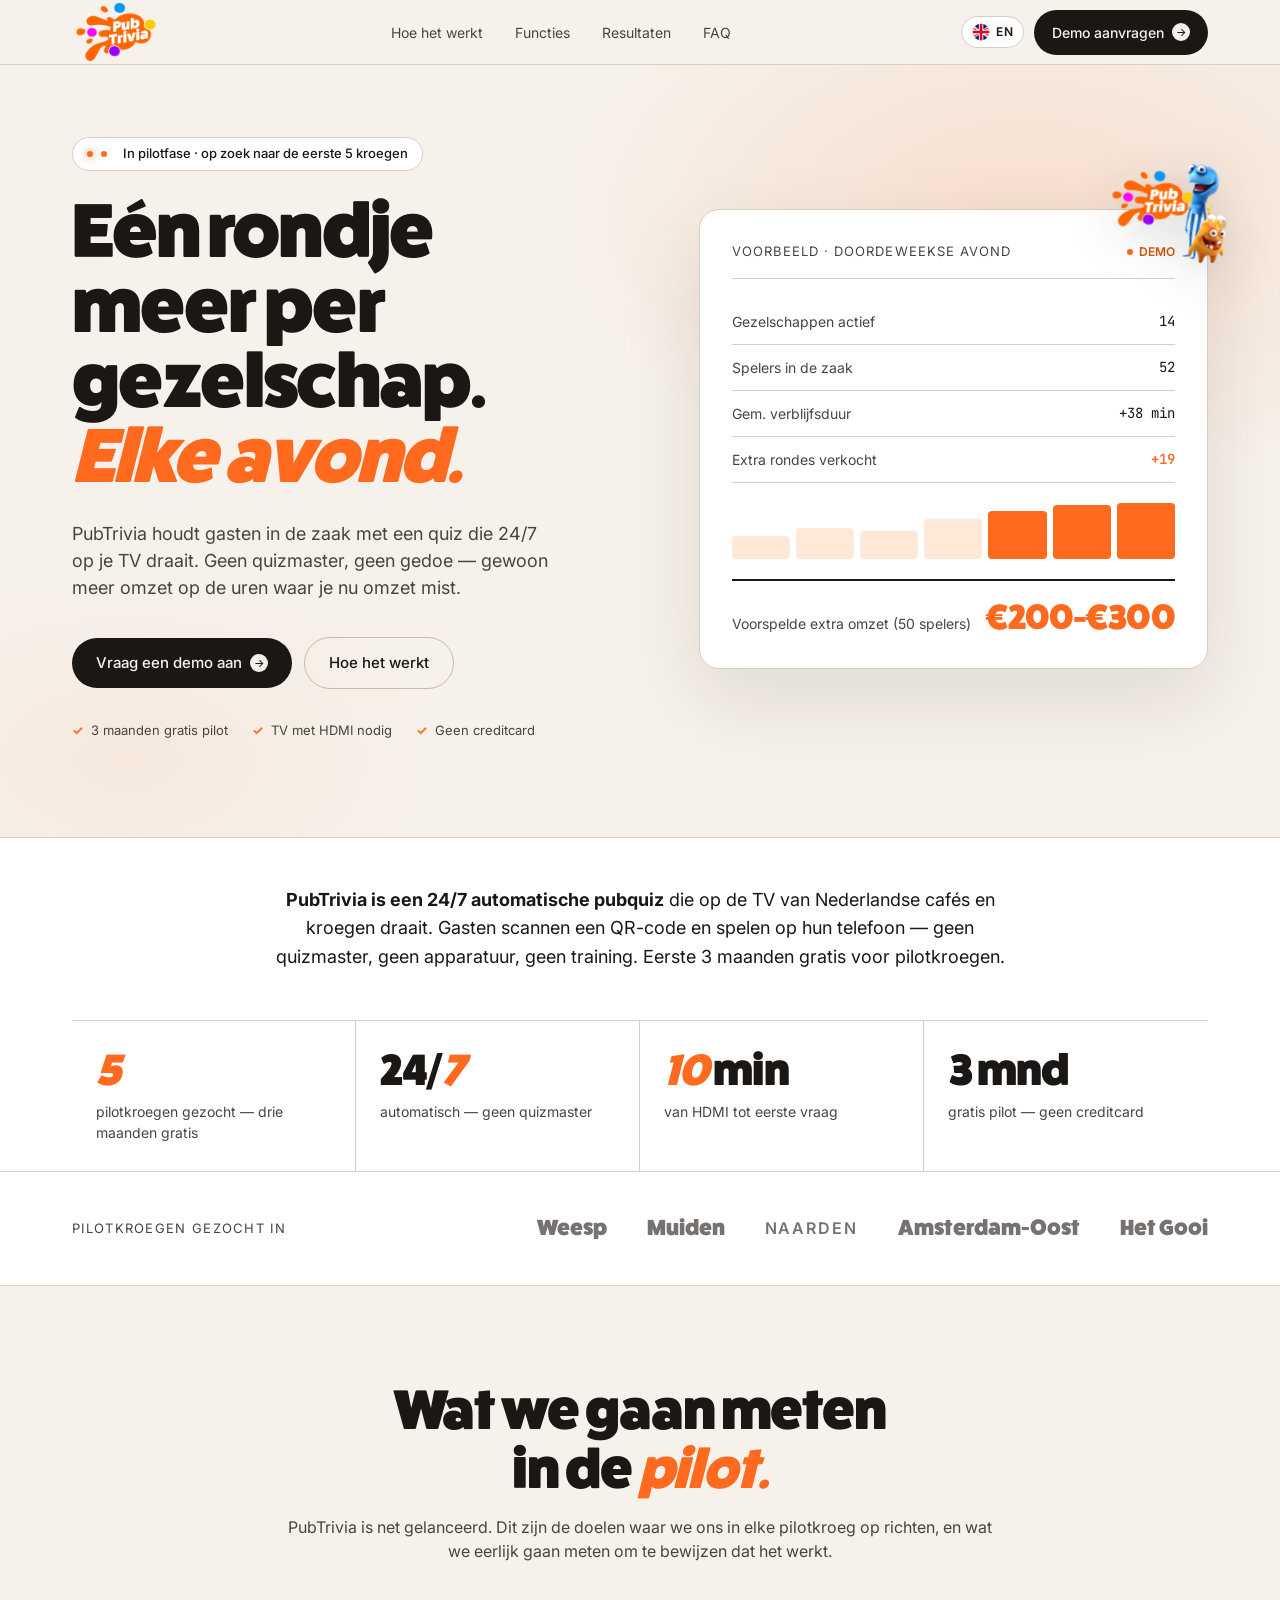
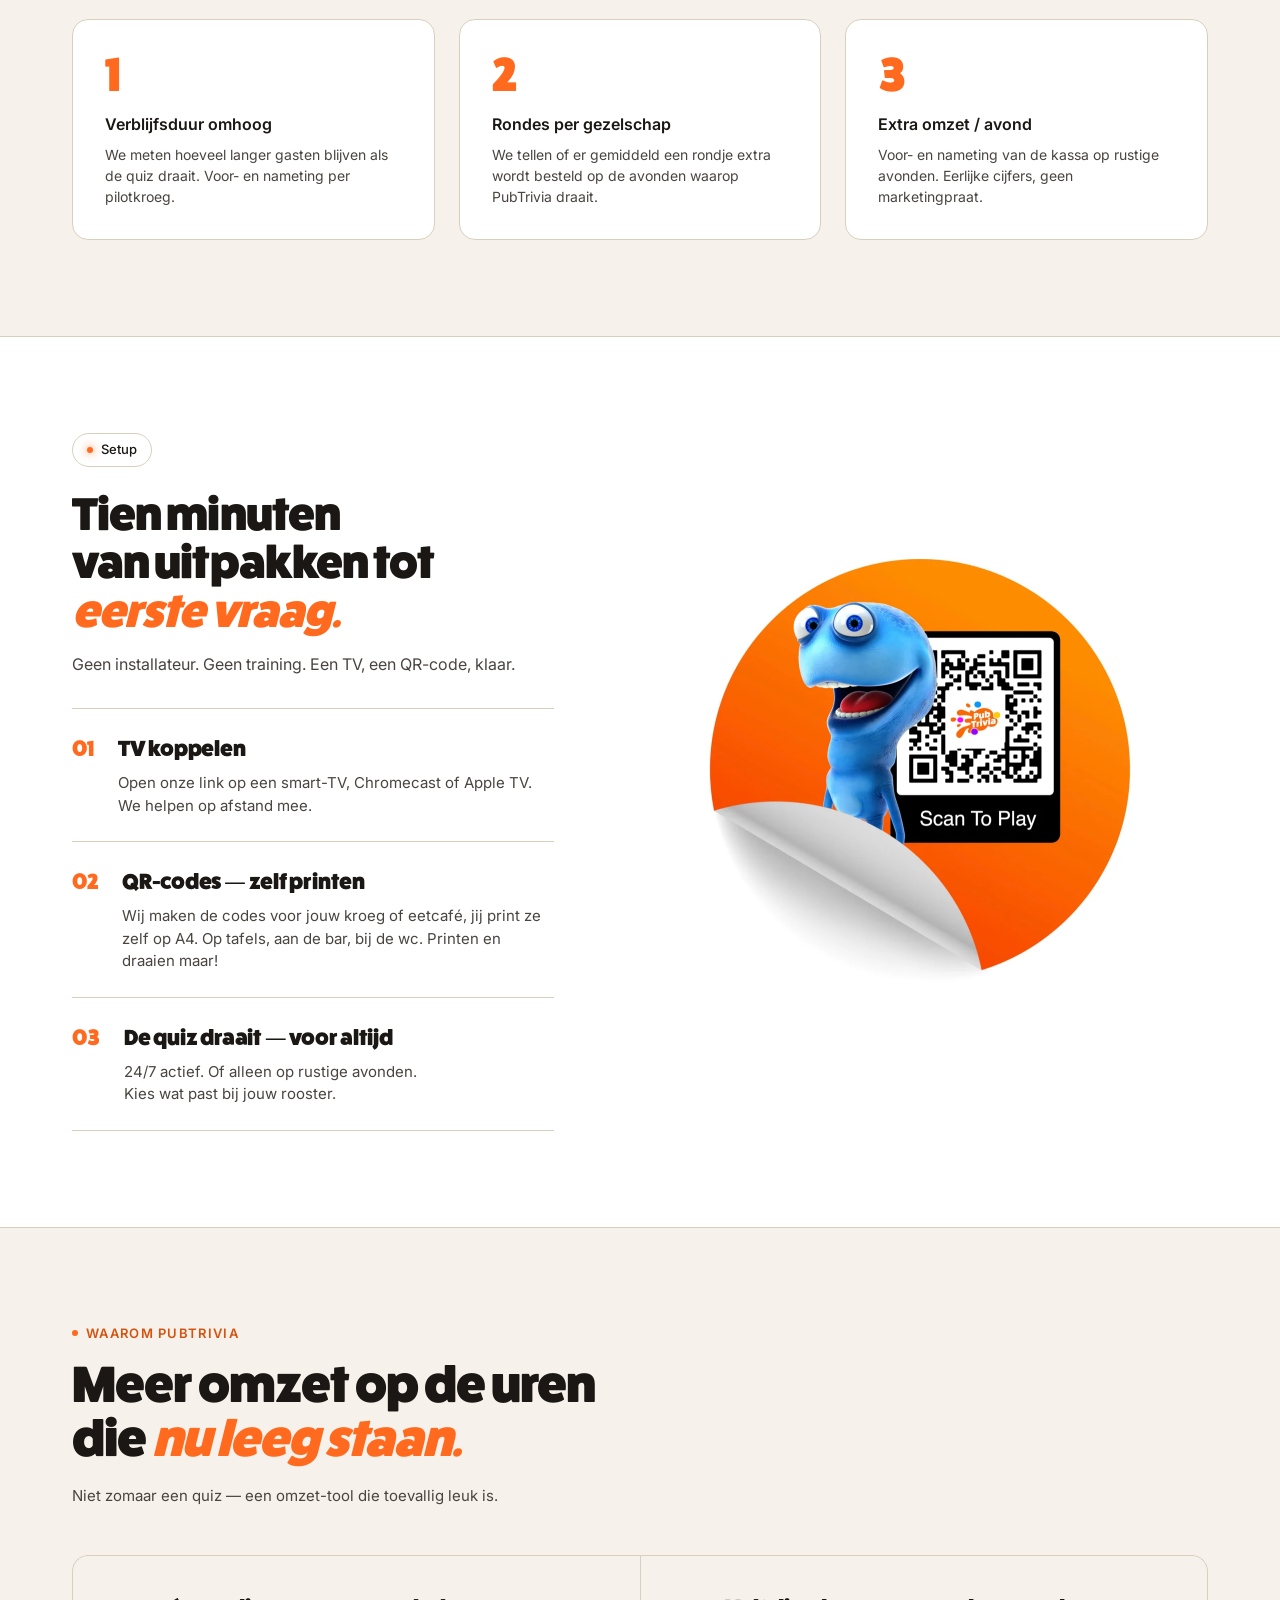
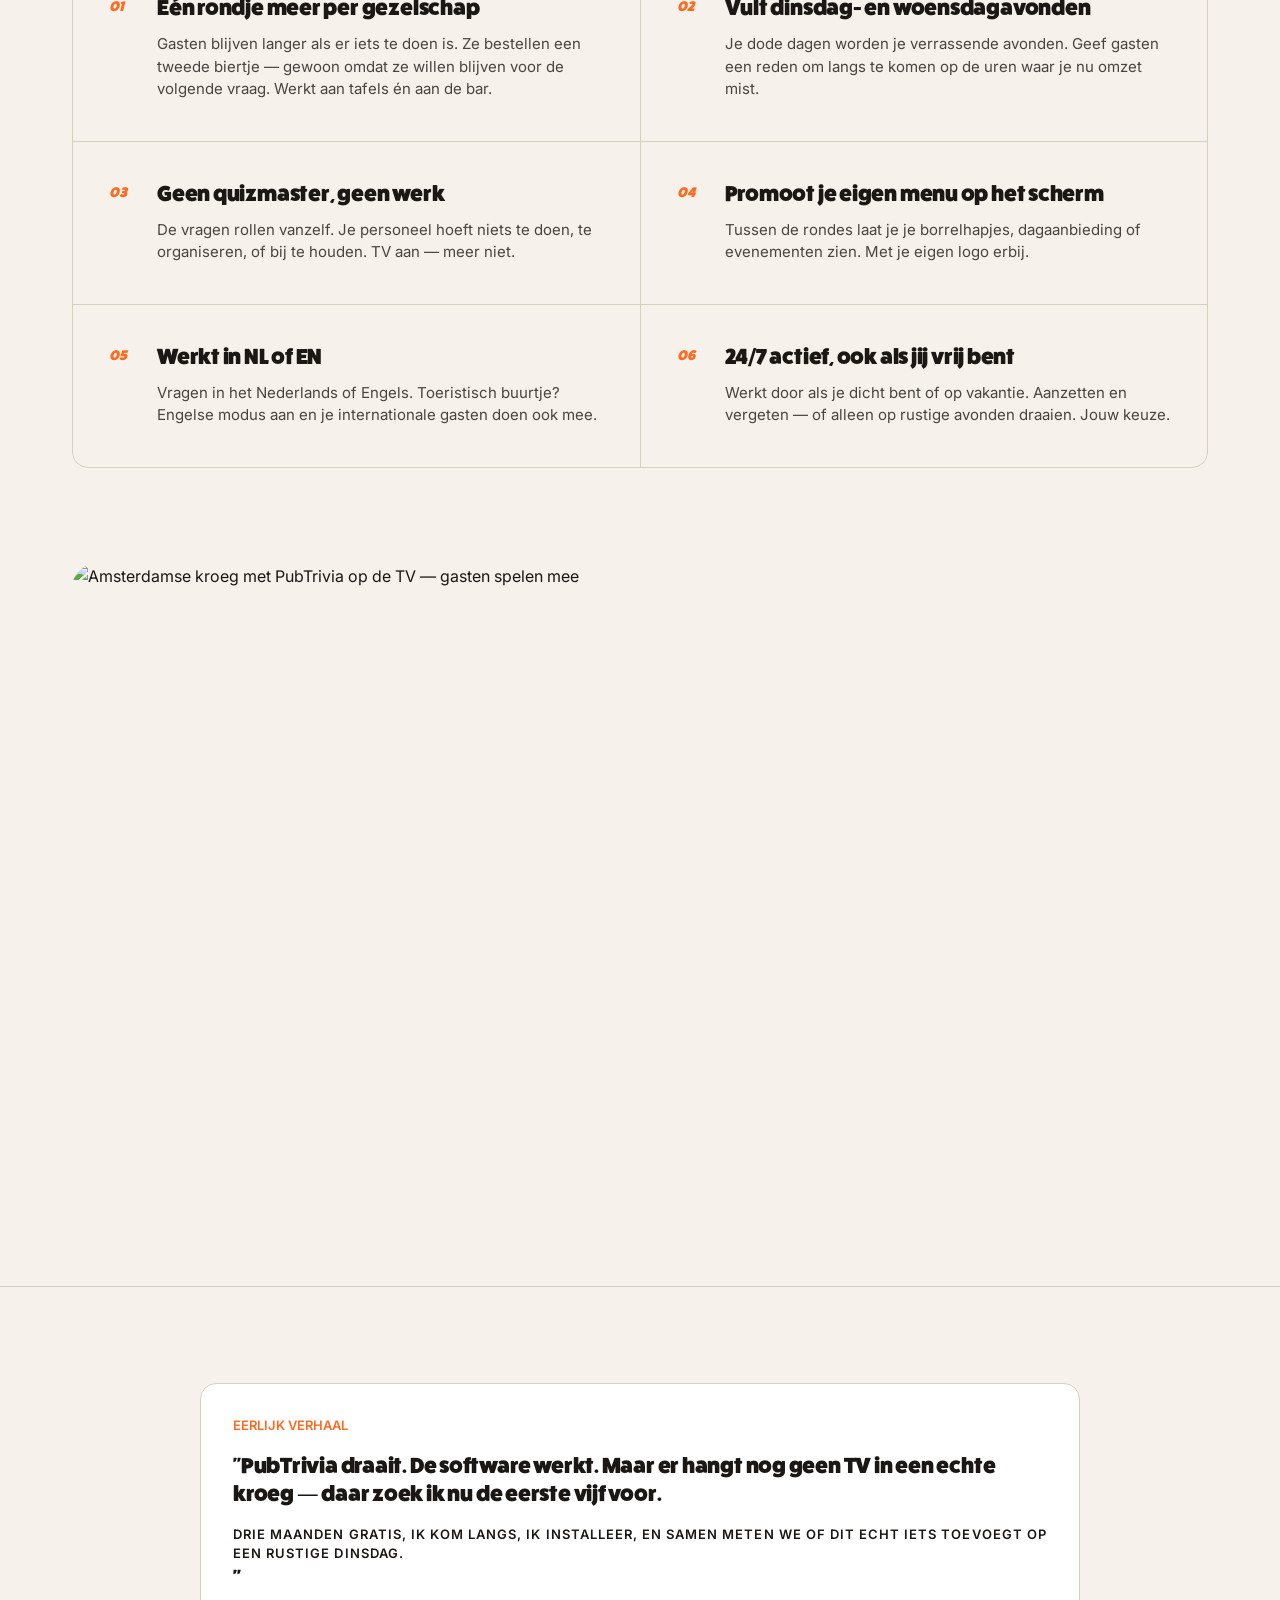
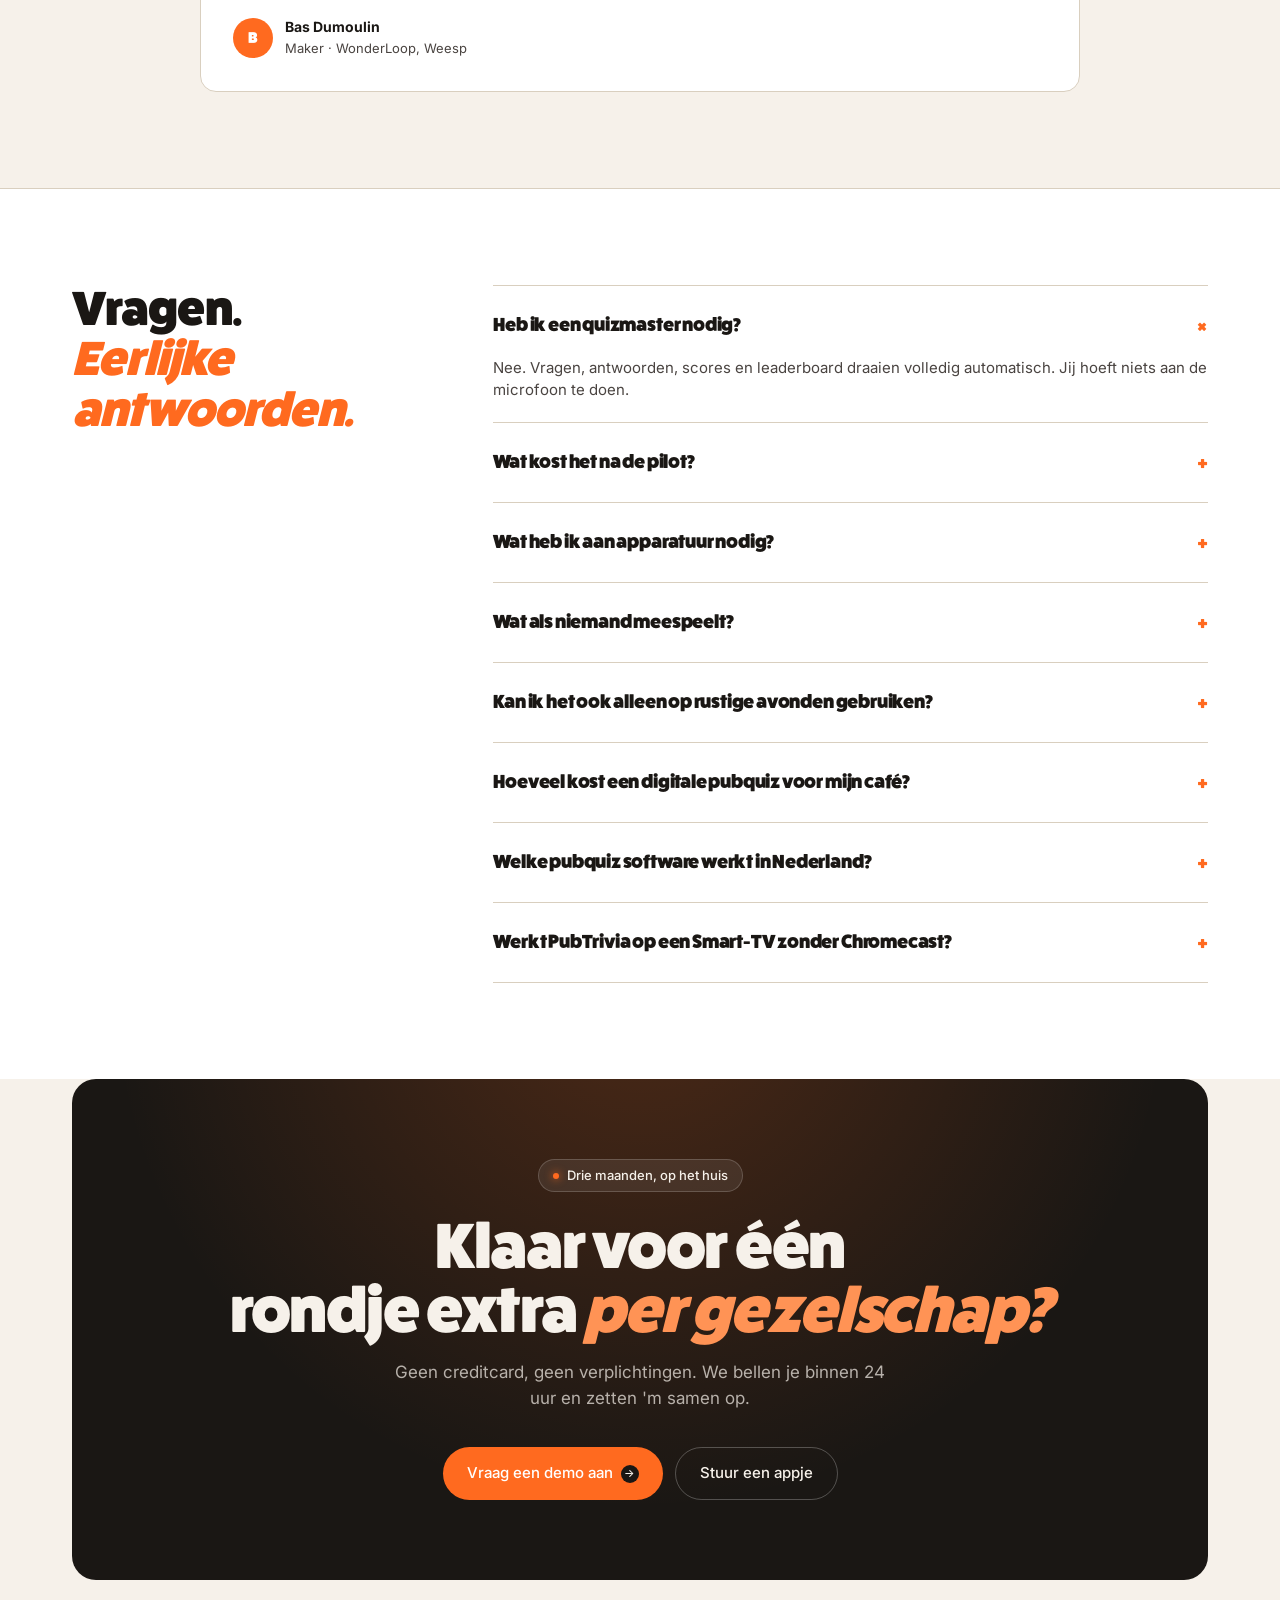
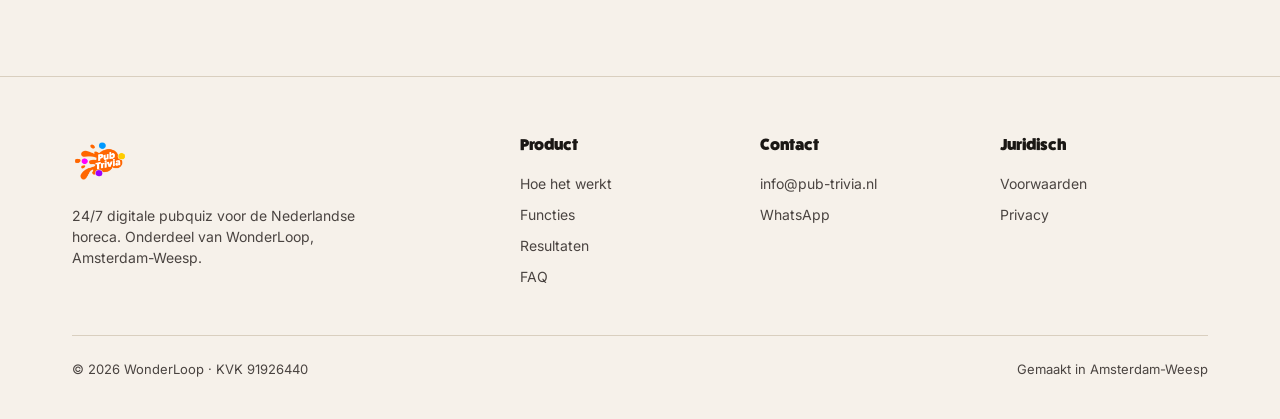
==== commit 06a8043e: "Add GA4 + SEO/GEO improvements - GA4 (G-PC0DQTYR5B) via assets/analytics.js with Consent Mode v2 and" ====
--- a/PubTrivia Website/index.html
+++ b/PubTrivia Website/index.html
@@ -3,7 +3,7 @@
 <head>
   <meta charset="UTF-8">
   <meta name="viewport" content="width=device-width, initial-scale=1">
-  <title>PubTrivia — Eén rondje meer per gezelschap, elke avond</title>
+  <title>24/7 pubquiz voor jouw kroeg — Meer omzet per avond</title>
   <meta name="description" content="24/7 digitale pubquiz die op je TV draait. Geen quizmaster, geen gedoe — gewoon meer omzet op rustige avonden. Drie maanden gratis pilot.">
   <link rel="icon" type="image/png" href="assets/favicon.png">
   <link rel="apple-touch-icon" href="/assets/apple-touch-icon.png">
@@ -16,7 +16,7 @@
   <meta property="og:site_name" content="PubTrivia">
   <meta property="og:locale" content="nl_NL">
   <meta property="og:locale:alternate" content="en_GB">
-  <meta property="og:title" content="PubTrivia — Eén rondje meer per gezelschap, elke avond">
+  <meta property="og:title" content="24/7 pubquiz voor jouw kroeg — Meer omzet per avond">
   <meta name="geo.region" content="NL">
   <meta name="geo.placename" content="Amsterdam-Weesp">
   <meta property="og:description" content="24/7 digitale pubquiz die op je TV draait. Drie maanden gratis pilot.">
@@ -199,8 +199,53 @@
               "@type": "Answer",
               "text": "Ja. Je kiest zelf het rooster. Of laat het 24/7 lopen — beide werkt."
             }
+          },
+          {
+            "@type": "Question",
+            "name": "Hoeveel kost een digitale pubquiz voor mijn café?",
+            "acceptedAnswer": {
+              "@type": "Answer",
+              "text": "PubTrivia draait drie maanden gratis tijdens de pilot. Daarna betaal je een vaste maandprijs, vergelijkbaar met een streamingdienst — geen extra fee op je omzet, geen verplichtingen. De prijs wordt tijdens de pilotnabespreking afgesproken."
+            }
+          },
+          {
+            "@type": "Question",
+            "name": "Welke pubquiz software werkt in Nederland?",
+            "acceptedAnswer": {
+              "@type": "Answer",
+              "text": "PubTrivia is specifiek voor de Nederlandse horeca gemaakt: in het Nederlands, met Nederlandse vragen, gericht op cafés, kroegen en eetcafés. Internationale buzzer-systemen passen meestal slecht bij de NL-markt. PubTrivia draait 24/7 zonder quizmaster."
+            }
+          },
+          {
+            "@type": "Question",
+            "name": "Werkt PubTrivia op een Smart-TV zonder Chromecast?",
+            "acceptedAnswer": {
+              "@type": "Answer",
+              "text": "Ja. Elk apparaat met een browser werkt: Smart-TV, Chromecast, Apple TV, Fire TV, of een mini-PC achter de TV. Open onze link in de browser en de quiz draait. Geen app, geen aparte hardware."
+            }
           }
         ]
+      },
+      {
+        "@type": "WebApplication",
+        "@id": "https://pub-trivia.nl/#app",
+        "name": "PubTrivia",
+        "alternateName": "PubTrivia digitale pubquiz",
+        "description": "24/7 automatische digitale pubquiz voor cafés en kroegen. Draait op TV, gasten spelen via QR-code op hun telefoon.",
+        "url": "https://app.pub-trivia.nl",
+        "applicationCategory": "BusinessApplication",
+        "applicationSubCategory": "Pub quiz software",
+        "operatingSystem": "Web Browser",
+        "browserRequirements": "Modern browser with JavaScript enabled",
+        "creator": { "@id": "https://pub-trivia.nl/#wonderloop" },
+        "inLanguage": ["nl-NL", "en-GB"],
+        "offers": {
+          "@type": "Offer",
+          "price": "0",
+          "priceCurrency": "EUR",
+          "name": "Drie maanden gratis pilot",
+          "availability": "https://schema.org/InStock"
+        }
       }
     ]
   }
@@ -257,8 +302,6 @@
     .pt-d .nav-links { display: flex; gap: 32px; font-size: 14px; color: var(--ink-soft); }
     .pt-d .nav-links a:hover { color: var(--ink); }
     .pt-d .nav-cta-row { display: flex; gap: 10px; align-items: center; }
-    .pt-d .nav-login { font-size: 14px; color: var(--ink-soft); padding: 8px 12px; }
-    .pt-d .nav-login:hover { color: var(--ink); }
     .pt-d .lang-switch { display: inline-flex; align-items: center; gap: 6px; padding: 6px 10px; border: 1px solid var(--line); border-radius: 999px; background: white; transition: border-color 0.15s; }
     .pt-d .lang-switch:hover { border-color: var(--ink-soft); }
     .pt-d .lang-switch img { width: 18px; height: 18px; border-radius: 50%; object-fit: cover; display: block; }
@@ -660,7 +703,6 @@
     @media (max-width: 600px) {
       .pt-d .wrap { padding: 0 18px; }
       .pt-d .nav-inner { padding: 4px 18px; }
-      .pt-d .nav-login { display: none; }
       .pt-d .logo-img { height: 56px; margin: -8px 0; }
       .pt-d .nav-cta-row { gap: 8px; }
       .pt-d .btn { font-size: 13px; padding: 11px 14px; }
@@ -699,6 +741,8 @@
       }
     }
   </style>
+  <!-- Analytics + cookie consent (GA4) -->
+  <script defer src="/assets/analytics.js" data-ga-id="G-PC0DQTYR5B"></script>
 </head>
 <body>
 <div class="pt-root">
@@ -721,8 +765,7 @@
           <img src="assets/flags/gb.png" alt="">
           <span>EN</span>
         </a>
-        <a href="https://app.pub-trivia.nl" class="nav-login">Inloggen</a>
-        <a href="#demo" class="btn btn-primary">
+        <a href="mailto:info@pub-trivia.nl?subject=Demo%20PubTrivia&body=Hoi%20Bas%2C%0A%0AIk%20wil%20graag%20een%20demo%20van%20PubTrivia.%20Mijn%20kroeg%20is%3A%20%5Bnaam%5D%20in%20%5Bplaats%5D.%20Bel%20me%20gerust%20op%20%5Btelefoon%5D." class="btn btn-primary">
           Demo aanvragen
           <span class="btn-arrow">→</span>
         </a>
@@ -745,7 +788,7 @@
             PubTrivia houdt gasten in de zaak met een quiz die 24/7 op je TV draait. Geen quizmaster, geen gedoe — gewoon meer omzet op de uren waar je nu omzet mist.
           </p>
           <div class="hero-cta">
-            <a href="#demo" class="btn btn-primary btn-lg">
+            <a href="mailto:info@pub-trivia.nl?subject=Demo%20PubTrivia&body=Hoi%20Bas%2C%0A%0AIk%20wil%20graag%20een%20demo%20van%20PubTrivia.%20Mijn%20kroeg%20is%3A%20%5Bnaam%5D%20in%20%5Bplaats%5D.%20Bel%20me%20gerust%20op%20%5Btelefoon%5D." class="btn btn-primary btn-lg">
               Vraag een demo aan
               <span class="btn-arrow">→</span>
             </a>
@@ -783,6 +826,15 @@
           </div>
         </div>
       </div>
+    </div>
+  </section>
+
+  <!-- BLUF / What is PubTrivia (extraction-ready summary for AI search) -->
+  <section style="background:white;padding:48px 0;border-top:1px solid var(--line)">
+    <div class="wrap" style="max-width:820px">
+      <p style="font-size:18px;line-height:1.6;color:var(--ink);text-align:center;margin:0">
+        <strong>PubTrivia is een 24/7 automatische pubquiz</strong> die op de TV van Nederlandse cafés en kroegen draait. Gasten scannen een QR-code en spelen op hun telefoon — geen quizmaster, geen apparatuur, geen training. Eerste 3 maanden gratis voor pilotkroegen.
+      </p>
     </div>
   </section>
 
@@ -945,6 +997,13 @@
     </div>
   </section>
 
+  <!-- BAR PHOTO -->
+  <section style="padding:0 0 80px">
+    <div class="wrap">
+      <img src="assets/amsterdam-bar.webp" alt="Amsterdamse kroeg met PubTrivia op de TV — gasten spelen mee" loading="lazy" width="1600" height="905" style="width:100%;height:auto;display:block;border-radius:24px">
+    </div>
+  </section>
+
   <!-- FOUNDER NOTE -->
   <section class="quote-row">
     <div class="wrap">
@@ -990,6 +1049,18 @@
             <summary>Kan ik het ook alleen op rustige avonden gebruiken?</summary>
             <p>Ja. Je kiest zelf het rooster. Of laat het 24/7 lopen — beide werkt.</p>
           </details>
+          <details class="faq-item">
+            <summary>Hoeveel kost een digitale pubquiz voor mijn café?</summary>
+            <p>PubTrivia draait drie maanden gratis tijdens de pilot. Daarna betaal je een vaste maandprijs, vergelijkbaar met een streamingdienst — geen extra fee op je omzet, geen verplichtingen.</p>
+          </details>
+          <details class="faq-item">
+            <summary>Welke pubquiz software werkt in Nederland?</summary>
+            <p>PubTrivia is specifiek voor de Nederlandse horeca gemaakt: in het Nederlands, met Nederlandse vragen, gericht op cafés, kroegen en eetcafés. Internationale buzzer-systemen passen meestal slecht bij de NL-markt.</p>
+          </details>
+          <details class="faq-item">
+            <summary>Werkt PubTrivia op een Smart-TV zonder Chromecast?</summary>
+            <p>Ja. Elk apparaat met een browser werkt: Smart-TV, Chromecast, Apple TV, Fire TV, of een mini-PC achter de TV. Open onze link in de browser en de quiz draait. Geen app, geen aparte hardware.</p>
+          </details>
         </div>
       </div>
     </div>
@@ -1037,7 +1108,6 @@
           <ul>
             <li><a href="mailto:info@pub-trivia.nl">info@pub-trivia.nl</a></li>
             <li><a href="https://wa.me/31681025396">WhatsApp</a></li>
-            <li><a href="https://app.pub-trivia.nl">Inloggen</a></li>
           </ul>
         </div>
         <div>
